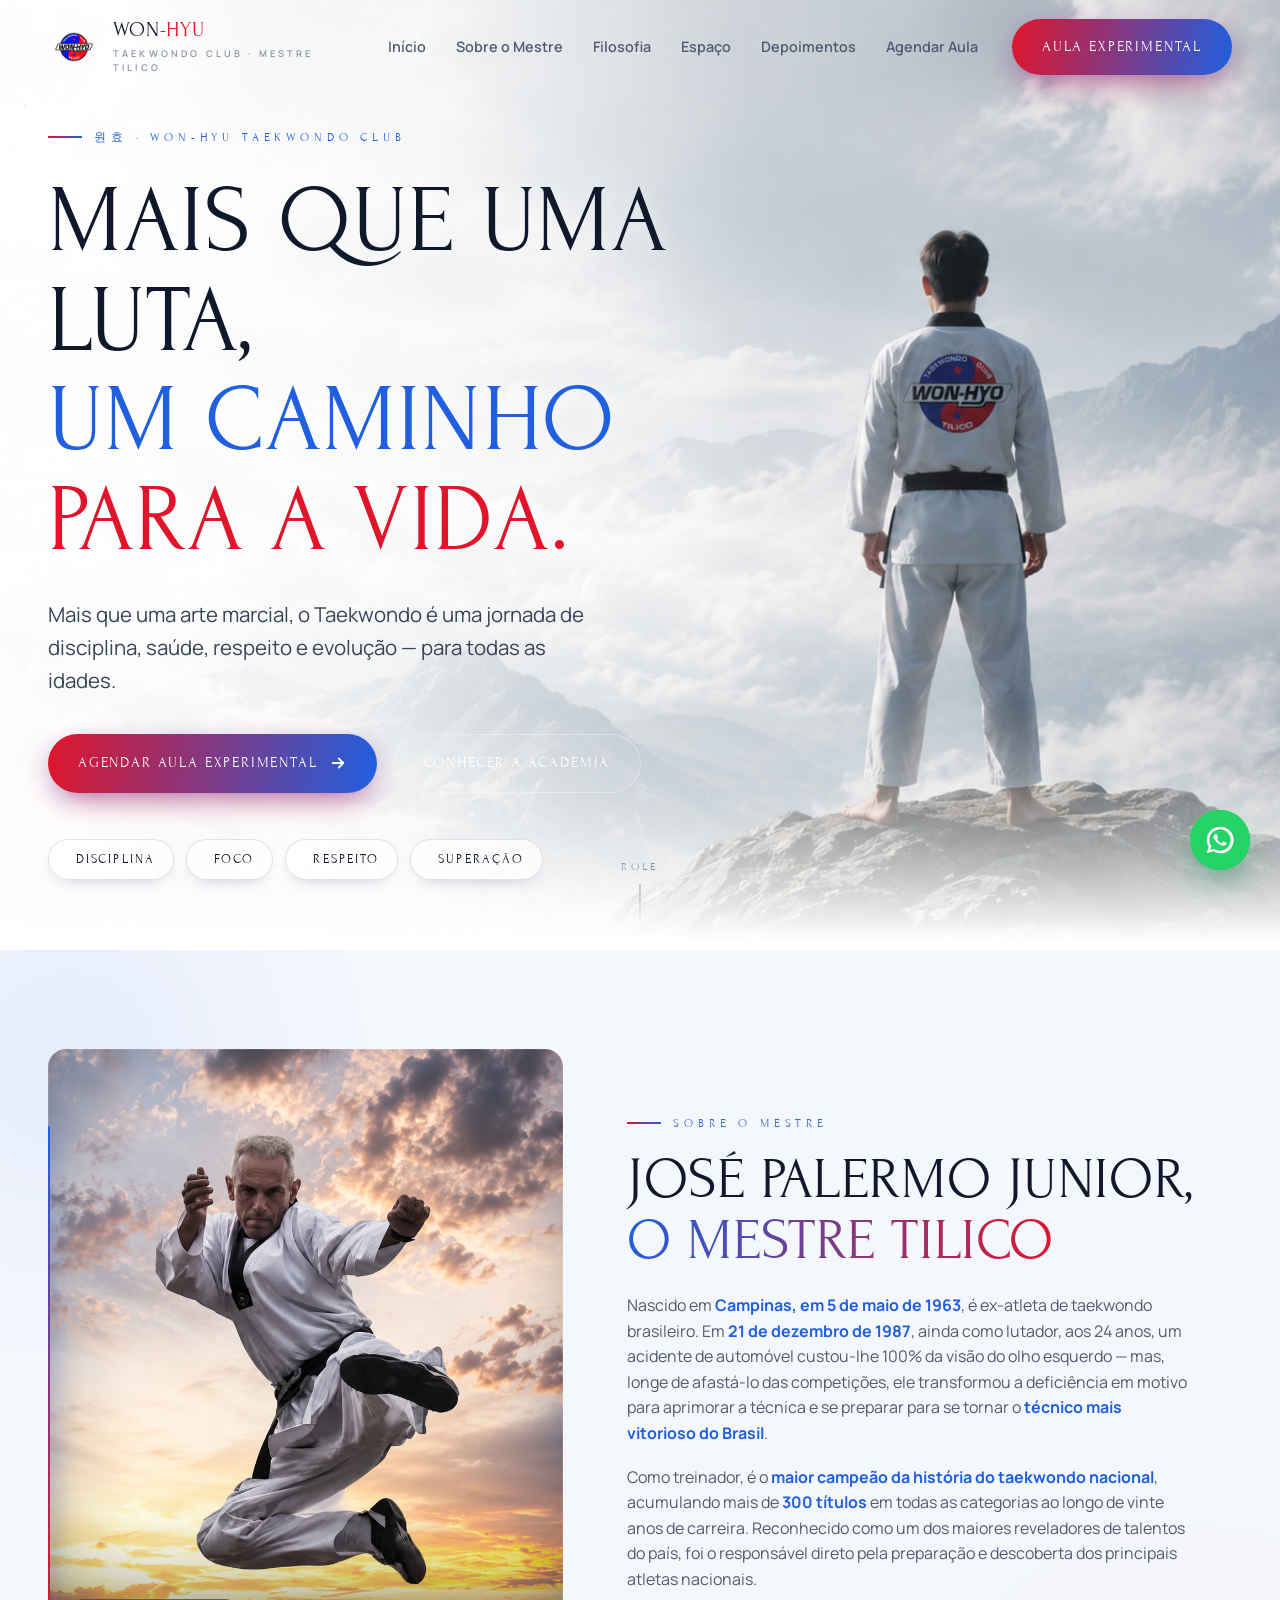
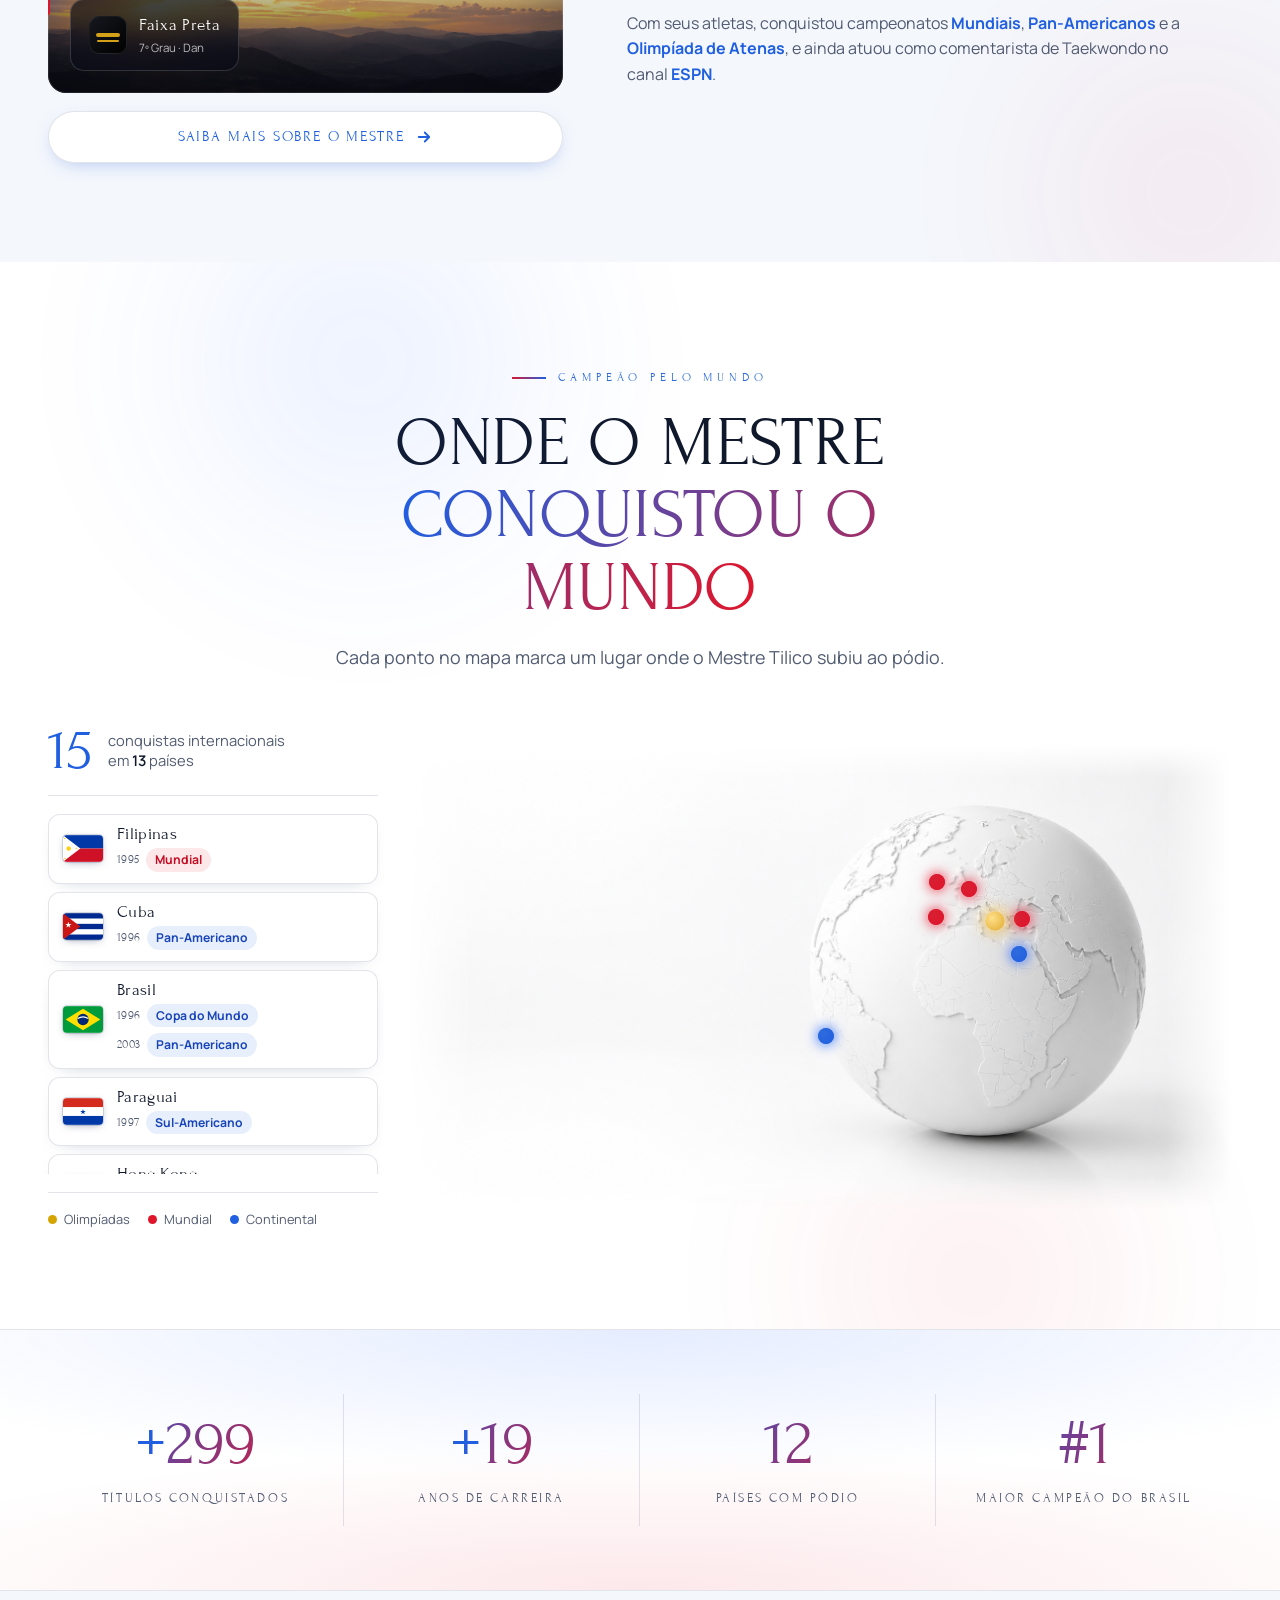
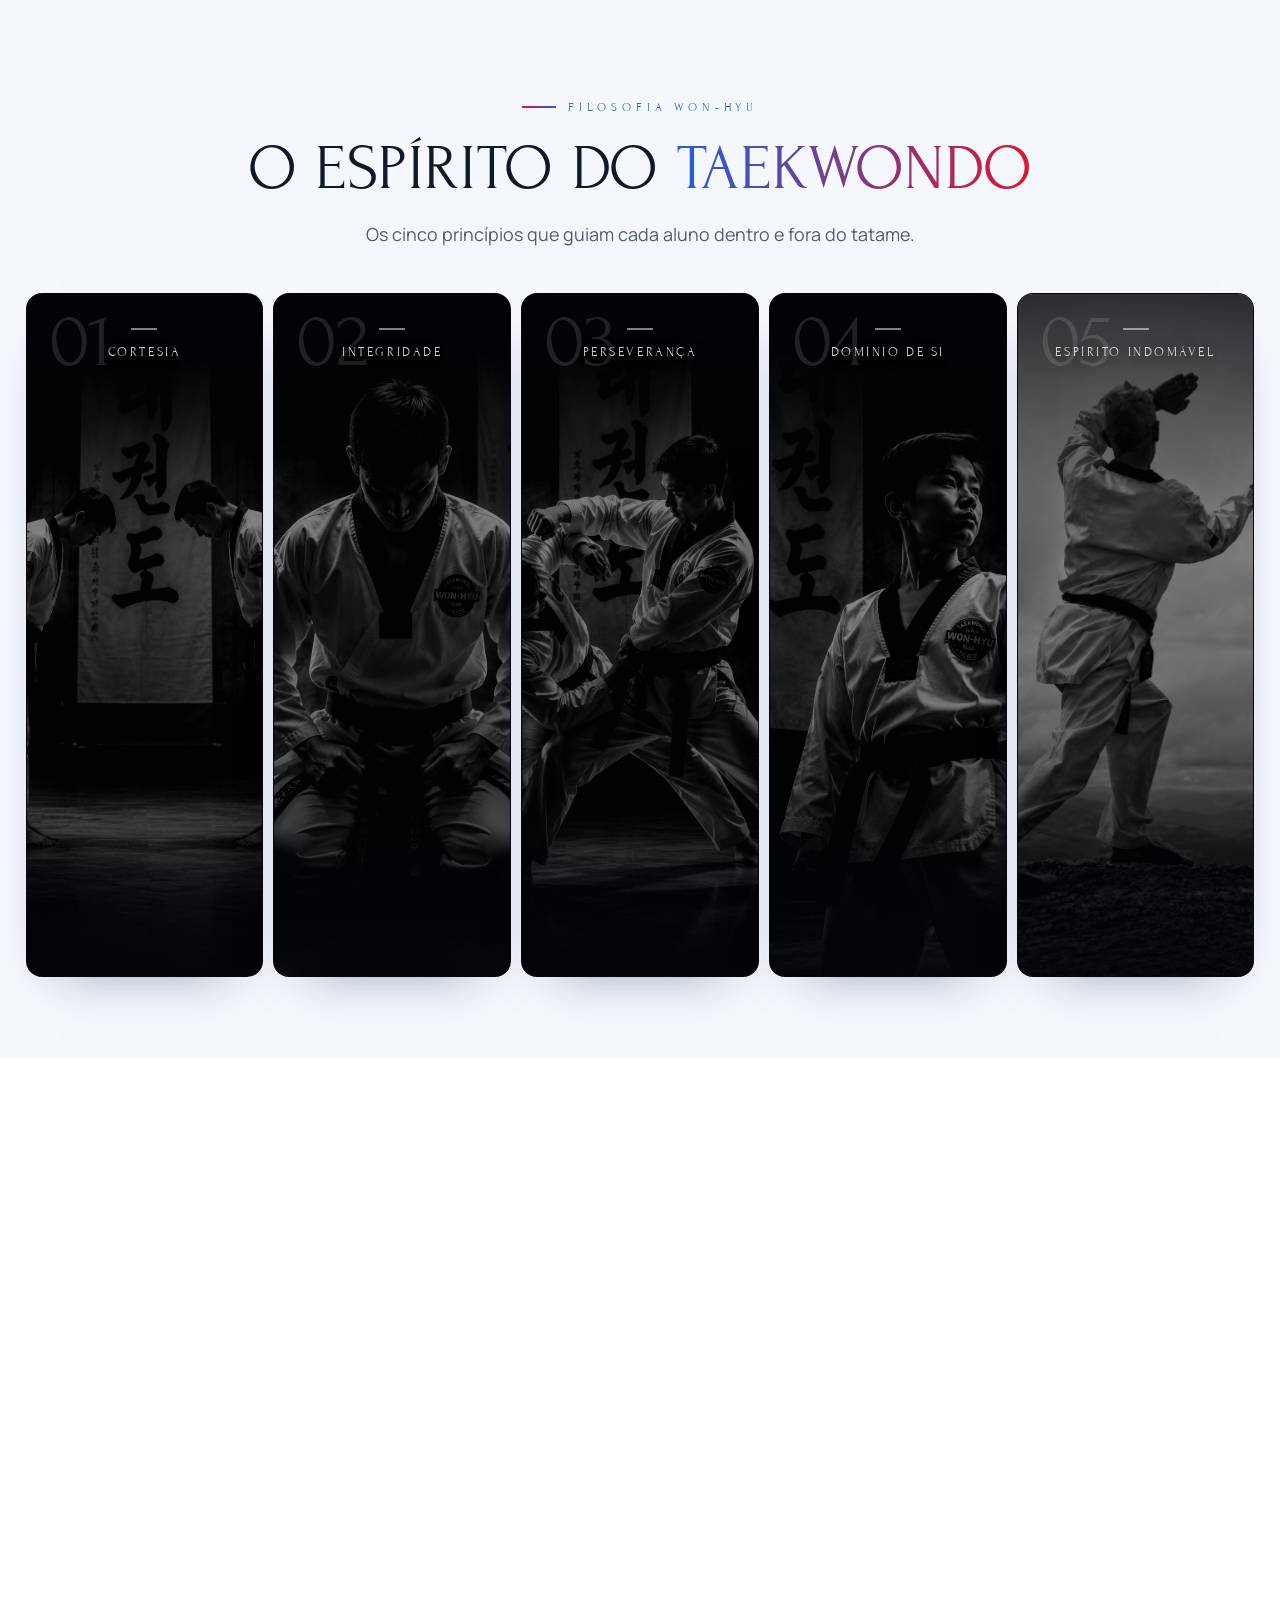
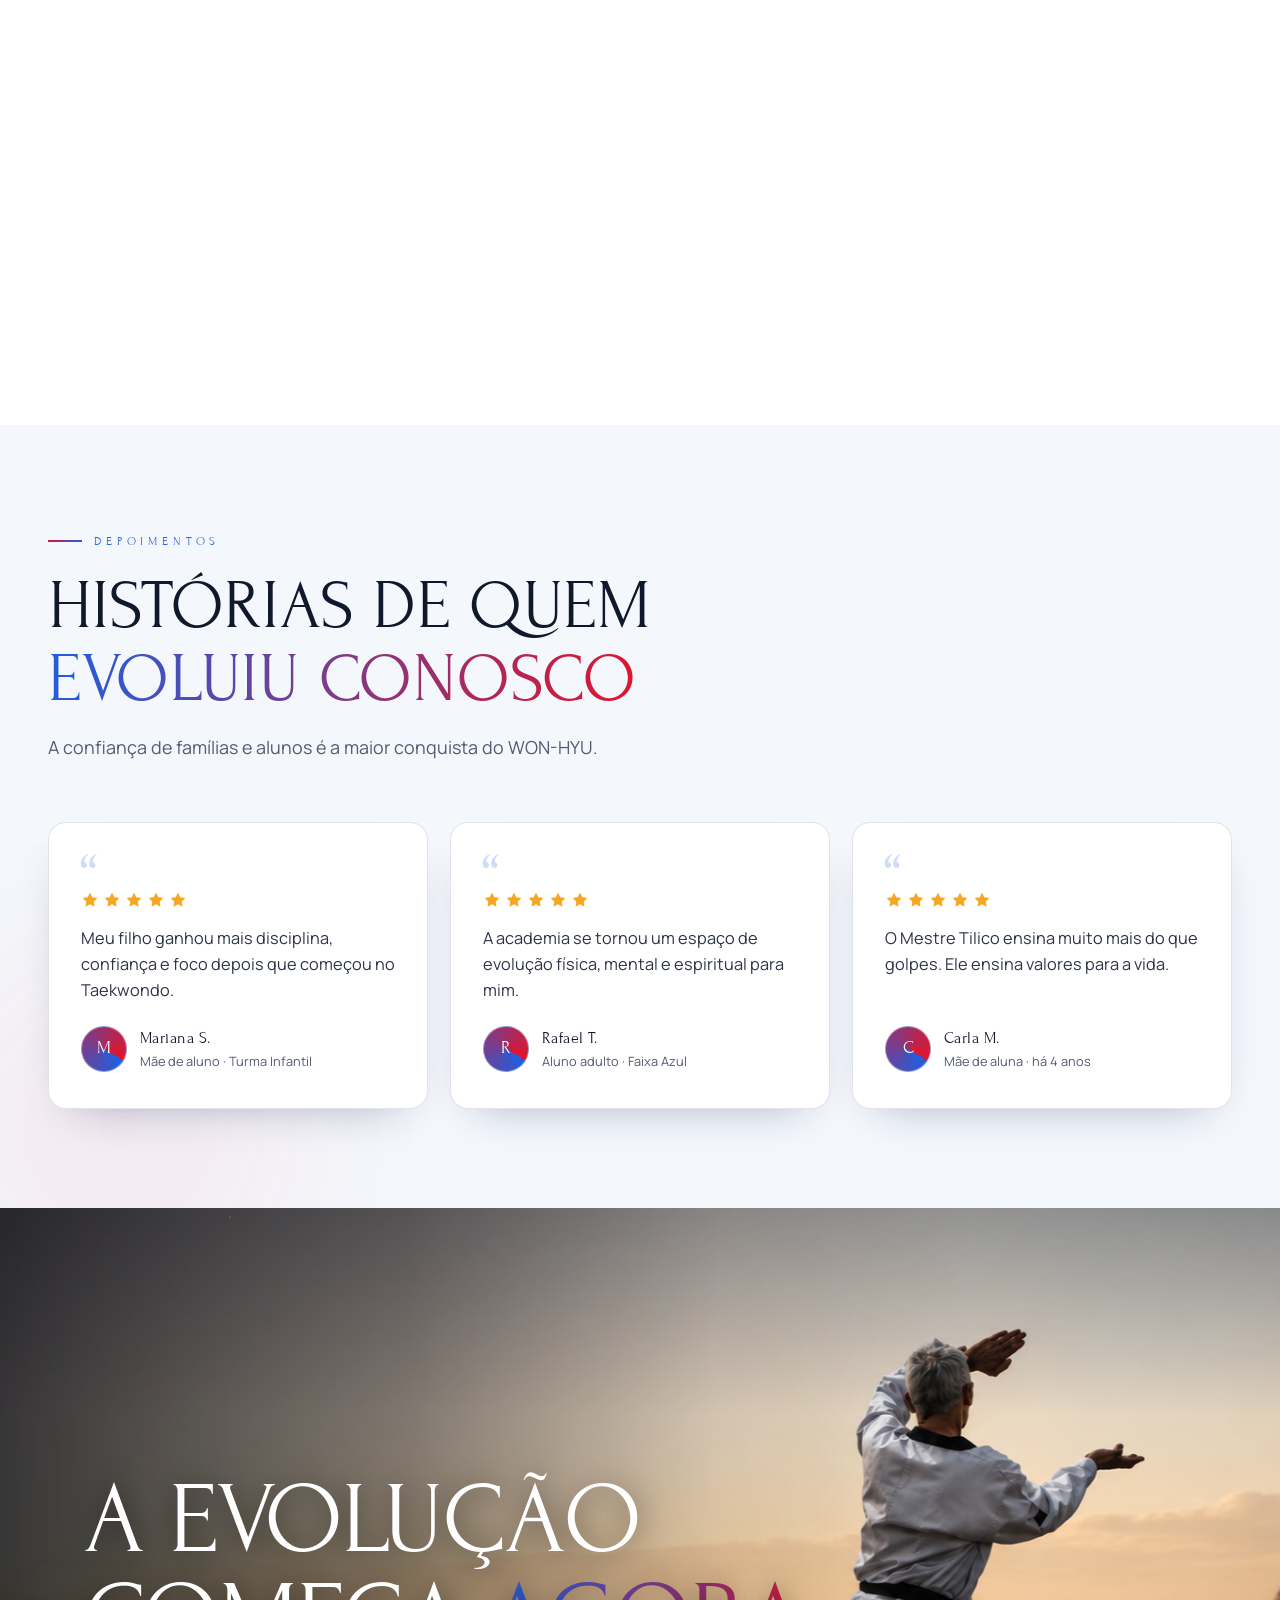
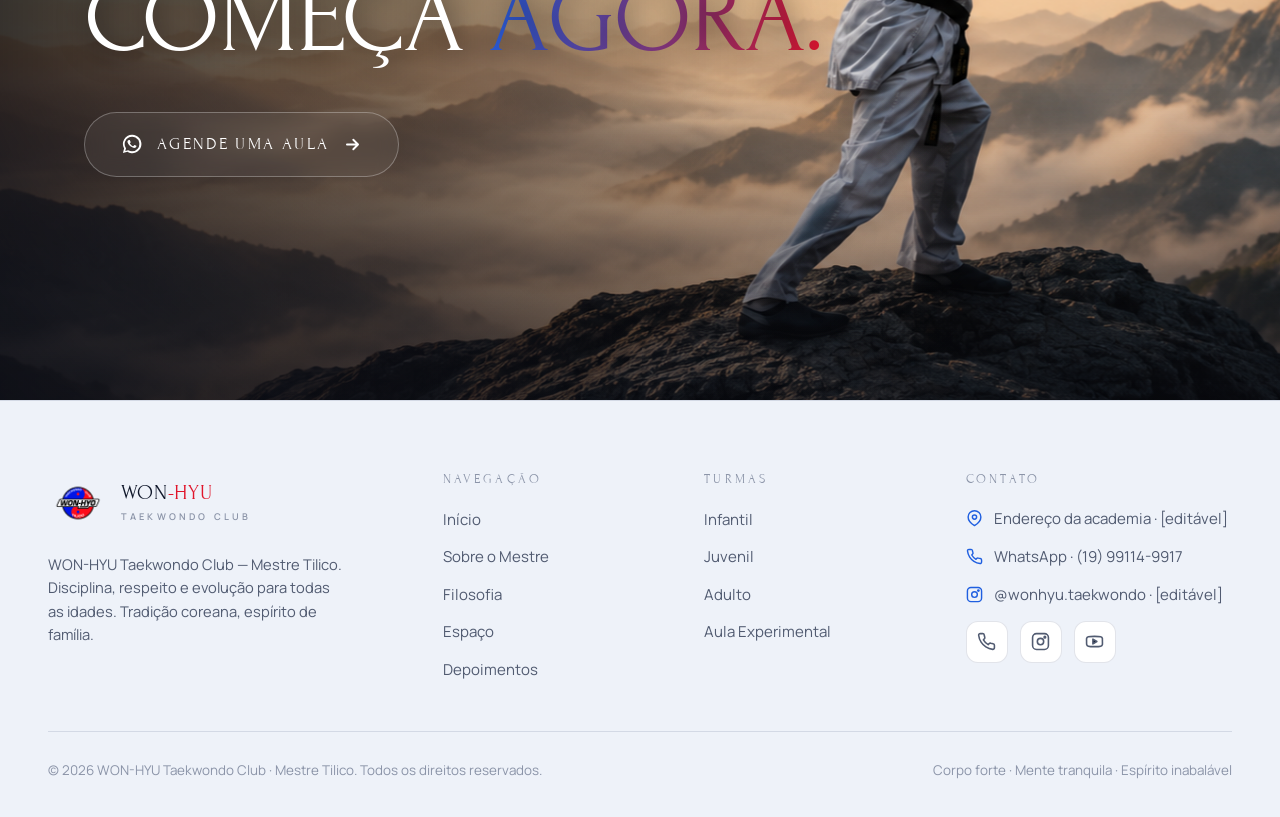
==== index.html @ 05c1787b "Initial commit: WON-HYU Taekwondo landing page" ====
<!DOCTYPE html>
<html lang="pt-BR">
<head>
<meta charset="UTF-8" />
<meta name="viewport" content="width=device-width, initial-scale=1.0" />
<title>WON-HYU Taekwondo Club · Mestre Tilico</title>
<meta name="description" content="WON-HYU Taekwondo Club do Mestre Tilico. Corpo forte, mente tranquila, espírito inabalável. Agende sua aula experimental." />
<link rel="preconnect" href="https://fonts.googleapis.com" />
<link rel="preconnect" href="https://fonts.gstatic.com" crossorigin />
<link href="https://fonts.googleapis.com/css2?family=Forum&family=Manrope:wght@300;400;500;600;700&display=swap" rel="stylesheet" />
<link rel="stylesheet" href="styles.css" />
</head>
<body>

<!-- ============================================================
     HEADER FIXO
     ============================================================ -->
<header class="header">
  <div class="wrap">
    <a href="#inicio" class="brand" aria-label="WON-HYU Taekwondo Club">
      <img class="brand-logo" src="assets/logo-wonhyo.png" alt="WON-HYO Taekwondo Club Tilico" />
      <span class="brand-text">
        <span class="brand-name">WON<span>-HYU</span></span>
        <span class="brand-sub">Taekwondo Club · Mestre Tilico</span>
      </span>
    </a>

    <nav class="nav" aria-label="Navegação principal">
      <ul class="nav-links">
        <li><a href="#inicio">Início</a></li>
        <li><a href="#mestre">Sobre o Mestre</a></li>
        <li><a href="#filosofia">Filosofia</a></li>
        <li><a href="#espaco">Espaço</a></li>
        <li><a href="#depoimentos">Depoimentos</a></li>
        <li><a href="#agendar">Agendar Aula</a></li>
      </ul>
      <a href="#agendar" class="btn btn-primary">Aula Experimental</a>
    </nav>

    <button class="burger" aria-label="Abrir menu" aria-expanded="false">
      <span></span><span></span><span></span>
    </button>
  </div>
</header>

<!-- Menu mobile (overlay) -->
<div class="mobile-menu" role="dialog" aria-label="Menu de navegação">
  <a href="#inicio">Início</a>
  <a href="#mestre">Sobre o Mestre</a>
  <a href="#filosofia">Filosofia</a>
  <a href="#espaco">Espaço</a>
  <a href="#depoimentos">Depoimentos</a>
  <a href="#agendar">Agendar Aula</a>
  <a href="#agendar" class="btn btn-primary">Aula Experimental</a>
</div>

<!-- ============================================================
     1. HERO
     ============================================================ -->
<section class="hero" id="inicio">
  <!-- Imagem de fundo (placeholder substituível: assets/hero.png) -->
  <div class="hero-bg">
    <img src="assets/hero-montanha.jpg" alt="Atleta do WON-HYU no topo da montanha, acima das nuvens" />
  </div>
  <!-- Partículas / luz -->
  <canvas id="particles" aria-hidden="true"></canvas>

  <div class="wrap">
    <div class="hero-content">
      <span class="eyebrow hero-tag">원효 · Won-Hyu Taekwondo Club</span>
      <h1>
        <span class="l">Mais que uma luta,</span>
        <span class="l">um caminho</span>
        <span class="l">para a vida.</span>
      </h1>
      <p class="hero-sub">
        Mais que uma arte marcial, o Taekwondo é uma jornada de disciplina,
        saúde, respeito e evolução — para todas as idades.
      </p>
      <div class="hero-actions">
        <a href="#agendar" class="btn btn-primary">
          Agendar Aula Experimental
          <svg viewBox="0 0 24 24" fill="none" stroke="currentColor" stroke-width="2.4" stroke-linecap="round" stroke-linejoin="round"><path d="M5 12h14M13 6l6 6-6 6"/></svg>
        </a>
        <a href="#mestre" class="btn btn-ghost">Conhecer a Academia</a>
      </div>

      <div class="hero-values">
        <span class="pill"><span class="dot" style="background:var(--blue-soft)"></span>Disciplina</span>
        <span class="pill"><span class="dot" style="background:var(--red-soft)"></span>Foco</span>
        <span class="pill"><span class="dot" style="background:var(--blue-soft)"></span>Respeito</span>
        <span class="pill"><span class="dot" style="background:var(--red-soft)"></span>Superação</span>
      </div>
    </div>
  </div>

  <div class="scroll-hint" aria-hidden="true">
    <span>Role</span>
    <span class="bar"></span>
  </div>
</section>

<!-- ============================================================
     2. SOBRE O MESTRE TILICO
     ============================================================ -->
<section class="section master" id="mestre">
  <span class="glow glow-blue"></span>
  <span class="glow glow-red"></span>
  <div class="wrap">
    <div class="master-grid">
      <!-- Foto + botão Saiba mais -->
      <div class="master-aside reveal">
        <div class="master-photo">
          <img src="assets/mestre-tilico.jpg" alt="Mestre Tilico em salto de Taekwondo ao pôr do sol" class="master-img" />
          <div class="frame-glow"></div>
          <div class="master-badge">
            <span class="belt" aria-hidden="true"></span>
            <span>
              <b>Faixa Preta</b>
              <small>7º Grau · Dan</small>
            </span>
          </div>
        </div>
        <button class="btn btn-ghost on-light master-more" data-open-modal="mestre-modal">
          Saiba mais sobre o Mestre
          <svg viewBox="0 0 24 24" fill="none" stroke="currentColor" stroke-width="2.4" stroke-linecap="round" stroke-linejoin="round"><path d="M5 12h14M13 6l6 6-6 6"/></svg>
        </button>
      </div>

      <!-- Texto -->
      <div class="master-text">
        <span class="eyebrow reveal">Sobre o Mestre</span>
        <h2 class="reveal" data-delay="1">José Palermo Junior, <span class="text-grad">o Mestre Tilico</span></h2>
        <p class="reveal" data-delay="2">
          Nascido em <strong>Campinas, em 5 de maio de 1963</strong>, é ex-atleta de
          taekwondo brasileiro. Em <strong>21 de dezembro de 1987</strong>, ainda como lutador,
          aos 24 anos, um acidente de automóvel custou-lhe 100% da visão do olho esquerdo —
          mas, longe de afastá-lo das competições, ele transformou a deficiência em
          motivo para aprimorar a técnica e se preparar para se tornar o
          <strong>técnico mais vitorioso do Brasil</strong>.
        </p>
        <p class="reveal" data-delay="3">
          Como treinador, é o <strong>maior campeão da história do taekwondo nacional</strong>,
          acumulando mais de <strong>300 títulos</strong> em todas as categorias ao longo de
          vinte anos de carreira. Reconhecido como um dos maiores reveladores de talentos
          do país, foi o responsável direto pela preparação e descoberta dos principais
          atletas nacionais.
        </p>
        <p class="reveal" data-delay="4">
          Com seus atletas, conquistou campeonatos <strong>Mundiais</strong>,
          <strong>Pan-Americanos</strong> e a <strong>Olimpíada de Atenas</strong>, e ainda
          atuou como comentarista de Taekwondo no canal <strong>ESPN</strong>.
        </p>
      </div>
    </div>
  </div>
</section>

<!-- ============================================================
     2.5 CAMPEÃO PELO MUNDO · MAPA
     ============================================================ -->
<section class="section champmap" id="conquistas">
  <span class="glow glow-blue"></span>
  <span class="glow glow-red"></span>
  <div class="wrap">
    <div class="section-head champ-head reveal">
      <span class="eyebrow">Campeão pelo Mundo</span>
      <h2>Onde o Mestre <span class="text-grad">conquistou o mundo</span></h2>
      <p>Cada ponto no mapa marca um lugar onde o Mestre Tilico subiu ao pódio.</p>
    </div>

    <div class="map-wrap reveal" data-delay="1">
      <div class="champ-grid">
        <div class="world-globe" id="world-globe">
          <img class="globe-img" src="assets/globo.jpg" alt="Globo terrestre" />
          <div class="map-markers" id="map-markers"></div>
        </div>
        <aside class="champ-panel">
          <div class="champ-summary">
            <span class="cs-num"><b id="champ-count">0</b></span>
            <span class="cs-txt">conquistas internacionais<br>em <b id="champ-places">0</b> países</span>
          </div>
          <ul class="champ-list" id="champ-list"></ul>
          <div class="champ-legend">
            <span><i class="lg-dot t-gold"></i>Olimpíadas</span>
            <span><i class="lg-dot t-red"></i>Mundial</span>
            <span><i class="lg-dot t-blue"></i>Continental</span>
          </div>
        </aside>
      </div>
    </div>
  </div>
</section>

<!-- ============================================================
     3. KPIs / NÚMEROS
     ============================================================ -->
<section class="section kpis" style="padding-top:0;padding-bottom:0;">
  <div class="wrap" style="padding-top:64px;padding-bottom:64px;">
    <div class="kpi-grid">
      <div class="kpi reveal">
        <div class="num"><span class="pre">+</span><span data-count="300">0</span></div>
        <div class="label">Títulos conquistados</div>
      </div>
      <div class="kpi reveal" data-delay="1">
        <div class="num"><span class="pre">+</span><span data-count="20">0</span></div>
        <div class="label">Anos de carreira</div>
      </div>
      <div class="kpi reveal" data-delay="2">
        <div class="num"><span data-count="13">0</span></div>
        <div class="label">Países com pódio</div>
      </div>
      <div class="kpi reveal" data-delay="3">
        <div class="num">#1</div>
        <div class="label">Maior campeão do Brasil</div>
      </div>
    </div>
  </div>
</section>

<!-- ============================================================
     4. FILOSOFIA, BENEFÍCIOS E HISTÓRIA
     ============================================================ -->
<section class="section philosophy" id="filosofia">
  <div class="wrap">
    <div class="section-head philo-head reveal">
      <span class="eyebrow">Filosofia WON-HYU</span>
      <h2>O espírito do <span class="text-grad">Taekwondo</span></h2>
      <p>Os cinco princípios que guiam cada aluno dentro e fora do tatame.</p>
    </div>
  </div>

  <div class="pillars reveal" data-delay="1">
    <a class="pillar" href="#agendar" style="--bg:url('assets/valor-02-respeito.jpg')">
      <span class="pillar-img" role="img" aria-label="Praticantes realizando reverência"></span>
      <span class="pillar-shade"></span>
      <span class="pillar-num">01</span>
      <span class="pillar-top">
        <span class="pillar-rule"></span>
        <span class="pillar-title">Cortesia</span>
      </span>
      <span class="pillar-words"><b>Ye Ui · 예의</b><b>Respeito.</b><b>Gentileza.</b></span>
    </a>

    <a class="pillar" href="#agendar" style="--bg:url('assets/valor-01-disciplina.jpg')">
      <span class="pillar-img" role="img" aria-label="Aluno em meditação"></span>
      <span class="pillar-shade"></span>
      <span class="pillar-num">02</span>
      <span class="pillar-top">
        <span class="pillar-rule"></span>
        <span class="pillar-title">Integridade</span>
      </span>
      <span class="pillar-words"><b>Yom Chi · 염치</b><b>Honestidade.</b><b>Honra.</b></span>
    </a>

    <a class="pillar" href="#agendar" style="--bg:url('assets/valor-03-defesa.jpg')">
      <span class="pillar-img" role="img" aria-label="Demonstração de técnica"></span>
      <span class="pillar-shade"></span>
      <span class="pillar-num">03</span>
      <span class="pillar-top">
        <span class="pillar-rule"></span>
        <span class="pillar-title">Perseverança</span>
      </span>
      <span class="pillar-words"><b>In Nae · 인내</b><b>Paciência.</b><b>Determinação.</b></span>
    </a>

    <a class="pillar" href="#agendar" style="--bg:url('assets/valor-04-autoconfianca.jpg')">
      <span class="pillar-img" role="img" aria-label="Faixa preta concentrado"></span>
      <span class="pillar-shade"></span>
      <span class="pillar-num">04</span>
      <span class="pillar-top">
        <span class="pillar-rule"></span>
        <span class="pillar-title">Domínio de Si</span>
      </span>
      <span class="pillar-words"><b>Guk Gi · 극기</b><b>Autocontrole.</b><b>Equilíbrio.</b></span>
    </a>

    <a class="pillar" href="#agendar" style="--bg:url('assets/mestre-montanha.jpg')">
      <span class="pillar-img" role="img" aria-label="Mestre Tilico em pose firme"></span>
      <span class="pillar-shade"></span>
      <span class="pillar-num">05</span>
      <span class="pillar-top">
        <span class="pillar-rule"></span>
        <span class="pillar-title">Espírito Indomável</span>
      </span>
      <span class="pillar-words"><b>Baekjul Boolgool · 백절불굴</b><b>Coragem.</b><b>Nunca desistir.</b></span>
    </a>
  </div>
</section>

<!-- ============================================================
     5. EQUIPE, FAMÍLIA E ESPAÇO
     ============================================================ -->
<section class="section community" id="espaco">
  <div class="wrap">
    <div class="section-head reveal">
      <span class="eyebrow">Comunidade</span>
      <h2>Mais que uma academia. <span class="text-grad">Uma família.</span></h2>
      <p>Um espaço seguro, disciplinado e acolhedor, com turmas para crianças, jovens e adultos — onde cada aluno encontra o seu lugar.</p>
    </div>
  </div>

  <!-- Carrossel em movimento contínuo (pausa ao passar o mouse) -->
  <div class="carousel reveal" data-delay="1" aria-label="Galeria da comunidade WON-HYU">
    <div class="carousel-track" id="community-track">
      <figure class="cslide">
        <img src="assets/mestre-treino-dojo.jpg" alt="Treino no dojô WON-HYU" />
        <figcaption class="meta"><b>Espaço de Treino</b><small>Dojô amplo e profissional</small></figcaption>
      </figure>
      <figure class="cslide">
        <div class="ph"><span class="ph-label">turma-infantil.jpg</span></div>
        <figcaption class="meta"><b>Turma Infantil</b><small>Disciplina desde cedo</small></figcaption>
      </figure>
      <figure class="cslide">
        <div class="ph"><span class="ph-label">equipe-professores.jpg</span></div>
        <figcaption class="meta"><b>Equipe</b><small>Professores dedicados</small></figcaption>
      </figure>
      <figure class="cslide">
        <div class="ph"><span class="ph-label">alunos-treinando.jpg</span></div>
        <figcaption class="meta"><b>Alunos em Treino</b><small>Jovens e adultos</small></figcaption>
      </figure>
      <figure class="cslide">
        <img src="assets/espaco-hall.jpg" alt="Hall de troféus e certificados do Mestre Tilico" />
        <figcaption class="meta"><b>Hall de Troféus</b><small>Certificados, medalhas e conquistas</small></figcaption>
      </figure>
      <figure class="cslide">
        <div class="ph"><span class="ph-label">turma-adulto.jpg</span></div>
        <figcaption class="meta"><b>Turma Adulto</b><small>Técnica e condicionamento</small></figcaption>
      </figure>
      <figure class="cslide">
        <div class="ph"><span class="ph-label">confraternizacao.jpg</span></div>
        <figcaption class="meta"><b>Família WON-HYU</b><small>Espírito de equipe</small></figcaption>
      </figure>
    </div>
  </div>
</section>

<!-- ============================================================
     6. DEPOIMENTOS
     ============================================================ -->
<section class="section testimonials" id="depoimentos">
  <span class="glow glow-red"></span>
  <div class="wrap">
    <div class="section-head reveal">
      <span class="eyebrow">Depoimentos</span>
      <h2>Histórias de quem <span class="text-grad">evoluiu conosco</span></h2>
      <p>A confiança de famílias e alunos é a maior conquista do WON-HYU.</p>
    </div>

    <div class="t-grid">
      <article class="quote reveal">
        <span class="mark" aria-hidden="true">&ldquo;</span>
        <div class="stars" aria-label="5 estrelas">
          <svg viewBox="0 0 24 24"><path d="M12 2l3 6.3 6.9 1-5 4.9 1.2 6.8L12 17.8 5.9 21l1.2-6.8-5-4.9 6.9-1z"/></svg>
          <svg viewBox="0 0 24 24"><path d="M12 2l3 6.3 6.9 1-5 4.9 1.2 6.8L12 17.8 5.9 21l1.2-6.8-5-4.9 6.9-1z"/></svg>
          <svg viewBox="0 0 24 24"><path d="M12 2l3 6.3 6.9 1-5 4.9 1.2 6.8L12 17.8 5.9 21l1.2-6.8-5-4.9 6.9-1z"/></svg>
          <svg viewBox="0 0 24 24"><path d="M12 2l3 6.3 6.9 1-5 4.9 1.2 6.8L12 17.8 5.9 21l1.2-6.8-5-4.9 6.9-1z"/></svg>
          <svg viewBox="0 0 24 24"><path d="M12 2l3 6.3 6.9 1-5 4.9 1.2 6.8L12 17.8 5.9 21l1.2-6.8-5-4.9 6.9-1z"/></svg>
        </div>
        <p>Meu filho ganhou mais disciplina, confiança e foco depois que começou no Taekwondo.</p>
        <div class="who">
          <span class="avatar">M</span>
          <span><b>Mariana S.</b><small>Mãe de aluno · Turma Infantil</small></span>
        </div>
      </article>

      <article class="quote reveal" data-delay="1">
        <span class="mark" aria-hidden="true">&ldquo;</span>
        <div class="stars" aria-label="5 estrelas">
          <svg viewBox="0 0 24 24"><path d="M12 2l3 6.3 6.9 1-5 4.9 1.2 6.8L12 17.8 5.9 21l1.2-6.8-5-4.9 6.9-1z"/></svg>
          <svg viewBox="0 0 24 24"><path d="M12 2l3 6.3 6.9 1-5 4.9 1.2 6.8L12 17.8 5.9 21l1.2-6.8-5-4.9 6.9-1z"/></svg>
          <svg viewBox="0 0 24 24"><path d="M12 2l3 6.3 6.9 1-5 4.9 1.2 6.8L12 17.8 5.9 21l1.2-6.8-5-4.9 6.9-1z"/></svg>
          <svg viewBox="0 0 24 24"><path d="M12 2l3 6.3 6.9 1-5 4.9 1.2 6.8L12 17.8 5.9 21l1.2-6.8-5-4.9 6.9-1z"/></svg>
          <svg viewBox="0 0 24 24"><path d="M12 2l3 6.3 6.9 1-5 4.9 1.2 6.8L12 17.8 5.9 21l1.2-6.8-5-4.9 6.9-1z"/></svg>
        </div>
        <p>A academia se tornou um espaço de evolução física, mental e espiritual para mim.</p>
        <div class="who">
          <span class="avatar">R</span>
          <span><b>Rafael T.</b><small>Aluno adulto · Faixa Azul</small></span>
        </div>
      </article>

      <article class="quote reveal" data-delay="2">
        <span class="mark" aria-hidden="true">&ldquo;</span>
        <div class="stars" aria-label="5 estrelas">
          <svg viewBox="0 0 24 24"><path d="M12 2l3 6.3 6.9 1-5 4.9 1.2 6.8L12 17.8 5.9 21l1.2-6.8-5-4.9 6.9-1z"/></svg>
          <svg viewBox="0 0 24 24"><path d="M12 2l3 6.3 6.9 1-5 4.9 1.2 6.8L12 17.8 5.9 21l1.2-6.8-5-4.9 6.9-1z"/></svg>
          <svg viewBox="0 0 24 24"><path d="M12 2l3 6.3 6.9 1-5 4.9 1.2 6.8L12 17.8 5.9 21l1.2-6.8-5-4.9 6.9-1z"/></svg>
          <svg viewBox="0 0 24 24"><path d="M12 2l3 6.3 6.9 1-5 4.9 1.2 6.8L12 17.8 5.9 21l1.2-6.8-5-4.9 6.9-1z"/></svg>
          <svg viewBox="0 0 24 24"><path d="M12 2l3 6.3 6.9 1-5 4.9 1.2 6.8L12 17.8 5.9 21l1.2-6.8-5-4.9 6.9-1z"/></svg>
        </div>
        <p>O Mestre Tilico ensina muito mais do que golpes. Ele ensina valores para a vida.</p>
        <div class="who">
          <span class="avatar">C</span>
          <span><b>Carla M.</b><small>Mãe de aluna · há 4 anos</small></span>
        </div>
      </article>
    </div>
  </div>
</section>

<!-- ============================================================
     7. CTA FINAL
     ============================================================ -->
<section class="cta" id="agendar">
  <div class="cta-bg" aria-hidden="true">
    <img src="assets/cta-montanha.jpg" alt="Mestre em pose de Taekwondo no topo da montanha ao nascer do sol" />
  </div>
  <canvas id="cta-particles" aria-hidden="true"></canvas>
  <div class="cta-inner">
    <span class="eyebrow cta-eyebrow reveal" style="justify-content:center;">WON-HYU Taekwondo Club</span>
    <h2 class="cta-title reveal" data-delay="1">A evolução<br>começa <span class="text-grad">agora.</span></h2>
    <a href="https://wa.me/5519991149917?text=Ol%C3%A1!%20Quero%20agendar%20uma%20aula%20experimental%20no%20WON-HYU." target="_blank" rel="noopener" class="cta-wa reveal" data-delay="2">
      <svg viewBox="0 0 24 24" fill="currentColor" aria-hidden="true"><path d="M12 2a10 10 0 0 0-8.6 15l-1.3 4.8 4.9-1.3A10 10 0 1 0 12 2zm0 18a8 8 0 0 1-4.1-1.1l-.3-.2-2.9.8.8-2.8-.2-.3A8 8 0 1 1 12 20zm4.4-6c-.2-.1-1.4-.7-1.6-.8s-.4-.1-.5.1-.6.8-.8 1-.3.2-.5.1a6.5 6.5 0 0 1-1.9-1.2 7.3 7.3 0 0 1-1.3-1.7c-.1-.2 0-.4.1-.5l.4-.4.2-.4v-.4l-.8-1.8c-.2-.5-.4-.4-.5-.4h-.5a1 1 0 0 0-.7.3A2.8 2.8 0 0 0 7 9.3a4.9 4.9 0 0 0 1 2.6 11 11 0 0 0 4.2 3.7c.6.3 1 .4 1.4.5a3.3 3.3 0 0 0 1.5.1c.5-.1 1.4-.6 1.6-1.1s.2-1 .1-1.1z"/></svg>
      <span>Agende uma aula</span>
      <svg class="arr" viewBox="0 0 24 24" fill="none" stroke="currentColor" stroke-width="2.4" stroke-linecap="round" stroke-linejoin="round"><path d="M5 12h14M13 6l6 6-6 6"/></svg>
    </a>
  </div>
</section>

<!-- ============================================================
     8. FOOTER
     ============================================================ -->
<footer class="footer">
  <div class="wrap">
    <div class="footer-grid">
      <div class="footer-about">
        <a href="#inicio" class="brand">
          <img class="brand-logo" src="assets/logo-wonhyo.png" alt="WON-HYO Taekwondo Club Tilico" />
          <span class="brand-text">
            <span class="brand-name">WON<span>-HYU</span></span>
            <span class="brand-sub">Taekwondo Club</span>
          </span>
        </a>
        <p>WON-HYU Taekwondo Club — Mestre Tilico. Disciplina, respeito e evolução para todas as idades. Tradição coreana, espírito de família.</p>
      </div>

      <div>
        <h4>NAVEGAÇÃO</h4>
        <ul>
          <li><a href="#inicio">Início</a></li>
          <li><a href="#mestre">Sobre o Mestre</a></li>
          <li><a href="#filosofia">Filosofia</a></li>
          <li><a href="#espaco">Espaço</a></li>
          <li><a href="#depoimentos">Depoimentos</a></li>
        </ul>
      </div>

      <div>
        <h4>TURMAS</h4>
        <ul>
          <li><a href="#agendar">Infantil</a></li>
          <li><a href="#agendar">Juvenil</a></li>
          <li><a href="#agendar">Adulto</a></li>
          <li><a href="#agendar">Aula Experimental</a></li>
        </ul>
      </div>

      <div>
        <h4>CONTATO</h4>
        <div class="contact-row">
          <svg viewBox="0 0 24 24" fill="none" stroke-width="2" stroke-linecap="round" stroke-linejoin="round"><path d="M21 10c0 7-9 12-9 12s-9-5-9-12a9 9 0 0 1 18 0z"/><circle cx="12" cy="10" r="3"/></svg>
          <span>Endereço da academia · [editável]</span>
        </div>
        <div class="contact-row">
          <svg viewBox="0 0 24 24" fill="none" stroke-width="2" stroke-linecap="round" stroke-linejoin="round"><path d="M22 16.9v3a2 2 0 0 1-2.2 2 19.8 19.8 0 0 1-8.6-3.1 19.5 19.5 0 0 1-6-6 19.8 19.8 0 0 1-3.1-8.7A2 2 0 0 1 4.1 2h3a2 2 0 0 1 2 1.7c.1 1 .4 1.9.7 2.8a2 2 0 0 1-.5 2.1L8.1 9.9a16 16 0 0 0 6 6l1.3-1.3a2 2 0 0 1 2.1-.4c.9.3 1.8.5 2.8.6a2 2 0 0 1 1.7 2z"/></svg>
          <span>WhatsApp · (19) 99114-9917</span>
        </div>
        <div class="contact-row">
          <svg viewBox="0 0 24 24" fill="none" stroke-width="2" stroke-linecap="round" stroke-linejoin="round"><rect x="2" y="2" width="20" height="20" rx="5"/><circle cx="12" cy="12" r="4"/><circle cx="17.5" cy="6.5" r="1"/></svg>
          <span>@wonhyu.taekwondo · [editável]</span>
        </div>
        <div class="socials">
          <a href="https://wa.me/5519991149917" target="_blank" rel="noopener" aria-label="WhatsApp"><svg viewBox="0 0 24 24" fill="none" stroke-width="2" stroke-linecap="round" stroke-linejoin="round"><path d="M22 16.9v3a2 2 0 0 1-2.2 2 19.8 19.8 0 0 1-8.6-3.1 19.5 19.5 0 0 1-6-6 19.8 19.8 0 0 1-3.1-8.7A2 2 0 0 1 4.1 2h3a2 2 0 0 1 2 1.7c.1 1 .4 1.9.7 2.8a2 2 0 0 1-.5 2.1L8.1 9.9a16 16 0 0 0 6 6l1.3-1.3a2 2 0 0 1 2.1-.4c.9.3 1.8.5 2.8.6a2 2 0 0 1 1.7 2z"/></svg></a>
          <a href="#" aria-label="Instagram"><svg viewBox="0 0 24 24" fill="none" stroke-width="2" stroke-linecap="round" stroke-linejoin="round"><rect x="2" y="2" width="20" height="20" rx="5"/><circle cx="12" cy="12" r="4"/><circle cx="17.5" cy="6.5" r="1"/></svg></a>
          <a href="#" aria-label="YouTube"><svg viewBox="0 0 24 24" fill="none" stroke-width="2" stroke-linecap="round" stroke-linejoin="round"><path d="M22 8.2a3 3 0 0 0-2.1-2.1C18 5.5 12 5.5 12 5.5s-6 0-7.9.6A3 3 0 0 0 2 8.2 31 31 0 0 0 2 12a31 31 0 0 0 .1 3.8 3 3 0 0 0 2.1 2.1c1.9.6 7.8.6 7.8.6s6 0 7.9-.6a3 3 0 0 0 2.1-2.1A31 31 0 0 0 22 12a31 31 0 0 0-.1-3.8z"/><path d="M10 15l5-3-5-3z" fill="currentColor"/></svg></a>
        </div>
      </div>
    </div>

    <div class="footer-bottom">
      <span>© <span id="year">2026</span> WON-HYU Taekwondo Club · Mestre Tilico. Todos os direitos reservados.</span>
      <span>Corpo forte · Mente tranquila · Espírito inabalável</span>
    </div>
  </div>
</footer>

<!-- ============================================================
     MODAL · SOBRE O MESTRE TILICO
     ============================================================ -->
<div class="modal" id="mestre-modal" aria-hidden="true" role="dialog" aria-modal="true" aria-labelledby="mestre-modal-title">
  <div class="modal-backdrop" data-close-modal></div>

  <div class="modal-card" role="document">
    <button class="modal-close" data-close-modal aria-label="Fechar">
      <svg viewBox="0 0 24 24" fill="none" stroke="currentColor" stroke-width="2.2" stroke-linecap="round" stroke-linejoin="round"><path d="M18 6 6 18M6 6l12 12"/></svg>
    </button>

    <!-- Cabeçalho -->
    <div class="modal-head">
      <span class="eyebrow">Perfil do Mestre</span>
      <h2 id="mestre-modal-title">Mestre Tilico</h2>
      <p>José Palermo Junior — o maior campeão da história do taekwondo brasileiro: mais de 300 títulos em vinte anos de carreira.</p>
    </div>

    <div class="modal-cols">
      <!-- ESQUERDA · Galeria de fotos (rola) -->
      <div class="modal-left">
        <h3 class="modal-subtitle"><span class="bar"></span>Galeria de Fotos</h3>
        <div class="modal-gallery">
          <figure class="mg-item mg-tall">
            <img src="assets/mestre-trofeus.jpg" alt="Coleção de troféus e certificados do Mestre Tilico" />
          </figure>
          <figure class="mg-item mg-tall">
            <img src="assets/mestre-montanha.jpg" alt="Mestre Tilico em pose de Taekwondo no topo da montanha" />
          </figure>
          <figure class="mg-item mg-tall">
            <img src="assets/mestre-treino-dojo.jpg" alt="Mestre Tilico treinando com alunos no dojô WON-HYU" />
          </figure>
          <figure class="mg-item mg-tall">
            <div class="ph"><span class="ph-label">mestre-competicao.jpg</span></div>
          </figure>
          <figure class="mg-item mg-wide">
            <div class="ph"><span class="ph-label">mestre-podio.jpg</span></div>
          </figure>
        </div>
      </div>

      <!-- DIREITA · Currículo / Títulos (fixo) -->
      <aside class="modal-right">
        <h3 class="modal-subtitle"><span class="bar red"></span>Currículo &amp; Títulos</h3>

        <div class="cv-stats">
          <div class="cv-stat"><b class="blue">+20</b><span>Anos de carreira</span></div>
          <div class="cv-stat"><b class="red">+300</b><span>Títulos conquistados</span></div>
          <div class="cv-stat"><b class="blue">#1</b><span>Maior campeão do Brasil</span></div>
        </div>

        <ol class="cv-timeline">
          <li class="cv-entry">
            <span class="cv-year">1963</span>
            <div class="cv-content">
              <b>Nascido em Campinas/SP</b>
              <p>José Palermo Junior nasce em 5 de maio de 1963, futuro Mestre Tilico.</p>
            </div>
          </li>
          <li class="cv-entry">
            <span class="cv-year">1987</span>
            <div class="cv-content">
              <b>A superação de um acidente</b>
              <p>Aos 24 anos perde 100% da visão do olho esquerdo e transforma o desafio em força para aprimorar a técnica.</p>
            </div>
          </li>
          <li class="cv-entry">
            <span class="cv-year">Carreira</span>
            <div class="cv-content">
              <b>Maior campeão do taekwondo nacional</b>
              <p>Mais de 300 títulos em todas as categorias ao longo de vinte anos como treinador.</p>
            </div>
          </li>
          <li class="cv-entry">
            <span class="cv-year">2004</span>
            <div class="cv-content">
              <b>Olimpíadas de Atenas</b>
              <p>Conduziu seus atletas a campeonatos Mundiais, Pan-Americanos e aos Jogos Olímpicos de Atenas.</p>
            </div>
          </li>
          <li class="cv-entry">
            <span class="cv-year">ESPN</span>
            <div class="cv-content">
              <b>Comentarista &amp; revelador de talentos</b>
              <p>Comentarista de Taekwondo no canal ESPN e responsável pela descoberta dos principais atletas nacionais.</p>
            </div>
          </li>
        </ol>

        <div class="cv-cta">
          <a href="#agendar" class="btn btn-primary" data-close-modal>
            Treinar com o Mestre
            <svg viewBox="0 0 24 24" fill="none" stroke="currentColor" stroke-width="2.4" stroke-linecap="round" stroke-linejoin="round"><path d="M5 12h14M13 6l6 6-6 6"/></svg>
          </a>
        </div>
      </aside>
    </div>
  </div>
</div>

<!-- Botão flutuante de WhatsApp -->
<a class="wa-float" href="https://wa.me/5519991149917?text=Ol%C3%A1!%20Quero%20saber%20mais%20sobre%20as%20aulas%20do%20WON-HYU." target="_blank" rel="noopener" aria-label="Fale conosco pelo WhatsApp">
  <span class="wa-pulse" aria-hidden="true"></span>
  <svg viewBox="0 0 24 24" fill="currentColor" aria-hidden="true"><path d="M12 2a10 10 0 0 0-8.6 15l-1.3 4.8 4.9-1.3A10 10 0 1 0 12 2zm0 18a8 8 0 0 1-4.1-1.1l-.3-.2-2.9.8.8-2.8-.2-.3A8 8 0 1 1 12 20zm4.4-6c-.2-.1-1.4-.7-1.6-.8s-.4-.1-.5.1-.6.8-.8 1-.3.2-.5.1a6.5 6.5 0 0 1-1.9-1.2 7.3 7.3 0 0 1-1.3-1.7c-.1-.2 0-.4.1-.5l.4-.4.2-.4v-.4l-.8-1.8c-.2-.5-.4-.4-.5-.4h-.5a1 1 0 0 0-.7.3A2.8 2.8 0 0 0 7 9.3a4.9 4.9 0 0 0 1 2.6 11 11 0 0 0 4.2 3.7c.6.3 1 .4 1.4.5a3.3 3.3 0 0 0 1.5.1c.5-.1 1.4-.6 1.6-1.1s.2-1 .1-1.1z"/></svg>
  <span class="wa-tip">Fale conosco</span>
</a>

<script src="flags.js"></script>
<script src="script.js"></script>
</body>
</html>
---- styles.css ----
/* ============================================================
   WON-HYU Taekwondo Club — Mestre Tilico
   Landing page cinematográfica · HTML/CSS/JS puro
   ============================================================ */

/* ---------- Design tokens ---------- */
:root {
  /* Cores da marca — TEMA CLARO */
  --ink:        #ffffff;   /* fundo principal branco */
  --ink-2:      #f4f7fc;   /* fundo alternado (azul-claro sutil) */
  --ink-3:      #ffffff;   /* superfícies/cards */
  --line:       rgba(22,38,82,.12);

  --blue:       #1f5fe0;   /* azul elétrico (legível sobre branco) */
  --blue-soft:  #2f6bde;
  --blue-deep:  #0b1f6b;
  --red:        #e0152b;   /* vermelho vibrante */
  --red-soft:   #d81f33;
  --red-deep:   #7d0c18;

  --white:      #10182b;   /* texto principal (escuro) */
  --muted:      #515b71;   /* texto secundário */
  --muted-dim:  #8b94a8;   /* texto terciário */

  /* Acentos brilhantes p/ uso sobre fundos escuros (hero, mapa, cta) */
  --blue-bright: #7fa5ff;
  --red-bright:  #ff6b7d;

  /* Tipografia */
  --display: "Forum", "Times New Roman", serif;
  --body:    "Manrope", system-ui, sans-serif;

  /* Métrica */
  --maxw: 1240px;
  --radius: 18px;
  --ease: cubic-bezier(.22,.61,.36,1);
}

/* ---------- Reset ---------- */
*,
*::before,
*::after { box-sizing: border-box; font-synthesis: none; }

* { margin: 0; padding: 0; }

html { scroll-behavior: smooth; overflow-x: hidden; -webkit-text-size-adjust: 100%; text-size-adjust: 100%; }

body {
  font-family: var(--body);
  background: var(--ink);
  color: var(--white);
  line-height: 1.6;
  -webkit-font-smoothing: antialiased;
  overflow-x: hidden;
}

img { display: block; max-width: 100%; }
a { color: inherit; text-decoration: none; }
button { font-family: inherit; cursor: pointer; border: none; background: none; }

/* Seleção */
::selection { background: var(--red); color: #fff; }

/* Scrollbar */
::-webkit-scrollbar { width: 10px; }
::-webkit-scrollbar-track { background: #eef2f9; }
::-webkit-scrollbar-thumb {
  background: linear-gradient(var(--blue), var(--red));
  border-radius: 20px;
}

/* ---------- Utilitários ---------- */
.wrap {
  width: 100%;
  max-width: var(--maxw);
  margin: 0 auto;
  padding: 0 28px;
}

.eyebrow {
  font-family: var(--display);
  font-weight: 500;
  font-size: clamp(.72rem, .9vw, .82rem);
  letter-spacing: .42em;
  text-transform: uppercase;
  color: var(--blue-soft);
  display: inline-flex;
  align-items: center;
  gap: 12px;
}
.eyebrow::before {
  content: "";
  width: 34px; height: 2px;
  background: linear-gradient(90deg, var(--red), var(--blue));
}

h1, h2, h3, h4 {
  font-family: var(--display);
  font-weight: 400;
  line-height: 1.05;
  letter-spacing: .01em;
  text-transform: uppercase;
}

.section {
  position: relative;
  padding: clamp(80px, 11vh, 150px) 0;
}

.section-head { max-width: 760px; margin-bottom: 60px; }
.section-head h2 {
  font-size: clamp(2.3rem, 5.4vw, 4.4rem);
  margin: 20px 0 18px;
}
.section-head p {
  color: var(--muted);
  font-size: clamp(1rem, 1.4vw, 1.18rem);
  max-width: 620px;
}

.text-grad {
  background: linear-gradient(100deg, var(--blue) 0%, var(--red) 100%);
  -webkit-background-clip: text;
  background-clip: text;
  color: transparent;
}

/* Glows reutilizáveis */
.glow {
  position: absolute;
  border-radius: 50%;
  filter: blur(90px);
  pointer-events: none;
  z-index: 0;
  opacity: .22;
}
.glow-blue { background: radial-gradient(circle, rgba(39,103,255,.55), transparent 70%); }
.glow-red  { background: radial-gradient(circle, rgba(229,29,51,.45), transparent 70%); }

/* ---------- Botões ---------- */
.btn {
  position: relative;
  display: inline-flex;
  align-items: center;
  gap: 11px;
  font-family: var(--display);
  font-weight: 500;
  font-size: .95rem;
  letter-spacing: .12em;
  text-transform: uppercase;
  padding: 16px 30px;
  border-radius: 999px;
  transition: transform .35s var(--ease), box-shadow .35s var(--ease), background .35s var(--ease);
  white-space: nowrap;
  overflow: hidden;
}
.btn svg { width: 18px; height: 18px; transition: transform .35s var(--ease); }
.btn:hover svg { transform: translateX(4px); }

.btn-primary {
  background: linear-gradient(100deg, var(--red), var(--blue));
  color: #fff;
  box-shadow: 0 12px 34px -10px rgba(229,29,51,.6), 0 8px 30px -12px rgba(39,103,255,.7);
}
.btn-primary::after {
  content: "";
  position: absolute; inset: 0;
  background: linear-gradient(100deg, var(--blue), var(--red));
  opacity: 0; transition: opacity .4s var(--ease);
  z-index: -1;
}
.btn-primary:hover {
  transform: translateY(-3px);
  box-shadow: 0 20px 44px -10px rgba(229,29,51,.7), 0 14px 40px -12px rgba(39,103,255,.8);
}
.btn-primary:hover::after { opacity: 1; }

.btn-ghost {
  background: rgba(255,255,255,.06);
  color: #fff;
  border: 1px solid rgba(255,255,255,.35);
  backdrop-filter: blur(6px);
}
.btn-ghost:hover {
  transform: translateY(-3px);
  border-color: rgba(255,255,255,.7);
  background: rgba(255,255,255,.14);
}
/* Botão ghost sobre fundo claro (ex.: "Saiba mais" na seção do mestre) */
.btn-ghost.on-light {
  background: #fff;
  color: var(--blue);
  border: 1px solid var(--line);
  box-shadow: 0 6px 20px -10px rgba(31,95,224,.5);
  backdrop-filter: none;
}
.btn-ghost.on-light:hover {
  transform: translateY(-3px);
  border-color: rgba(31,95,224,.5);
  background: #f4f7fc;
}

.btn-wa {
  background: #0c1a14;
  color: #5ce5a0;
  border: 1px solid rgba(92,229,160,.3);
}
.btn-wa:hover { transform: translateY(-3px); background: #102b1f; border-color: rgba(92,229,160,.6); }

/* ============================================================
   HEADER
   ============================================================ */
.header {
  position: fixed;
  inset: 0 0 auto 0;
  z-index: 100;
  transition: background .4s var(--ease), box-shadow .4s var(--ease), padding .4s var(--ease), border-color .4s var(--ease);
  border-bottom: 1px solid transparent;
  padding: 18px 0;
}
.header.scrolled {
  background: rgba(255,255,255,.85);
  backdrop-filter: blur(16px) saturate(140%);
  box-shadow: 0 8px 30px -16px rgba(20,38,82,.4);
  border-bottom-color: var(--line);
  padding: 12px 0;
}
.header .wrap {
  display: flex;
  align-items: center;
  justify-content: space-between;
  gap: 24px;
}

/* Logo */
.brand { display: flex; align-items: center; gap: 13px; z-index: 2; }
.brand-logo {
  width: 52px; height: 52px;
  object-fit: contain;
  flex: none;
  display: block;
  transition: width .4s var(--ease), height .4s var(--ease);
}
.header.scrolled .brand-logo { width: 44px; height: 44px; }
.brand-mark {
  width: 44px; height: 44px;
  border-radius: 50%;
  position: relative;
  flex: none;
  background:
    conic-gradient(from 90deg, var(--red) 0 50%, var(--blue) 50% 100%);
  box-shadow: 0 0 0 1px rgba(255,255,255,.15), 0 6px 18px -6px rgba(39,103,255,.7);
  overflow: hidden;
}
.brand-mark::before,
.brand-mark::after {
  content: ""; position: absolute; width: 50%; height: 50%; border-radius: 50%;
}
.brand-mark::before { background: var(--blue); top: 0; left: 25%; }
.brand-mark::after  { background: var(--red);  bottom: 0; left: 25%; }
.brand-name {
  font-family: var(--display);
  font-weight: 600;
  font-size: 1.32rem;
  letter-spacing: .04em;
  line-height: 1;
  white-space: nowrap;
  color: var(--white);
  transition: color .4s var(--ease);
}
.brand-name span { color: var(--red); }
.brand-sub {
  display: block;
  font-family: var(--body);
  font-weight: 600;
  font-size: .58rem;
  letter-spacing: .34em;
  text-transform: uppercase;
  color: var(--muted-dim);
  margin-top: 3px;
}

/* Nav */
.nav { display: flex; align-items: center; gap: 34px; }
.nav-links { display: flex; align-items: center; gap: 30px; list-style: none; }
.nav-links a {
  font-size: .9rem;
  font-weight: 600;
  color: var(--muted);
  position: relative;
  white-space: nowrap;
  transition: color .25s var(--ease);
}
.nav-links a::after {
  content: ""; position: absolute; left: 0; bottom: -6px;
  width: 0; height: 2px;
  background: linear-gradient(90deg, var(--blue), var(--red));
  transition: width .3s var(--ease);
}
.nav-links a:hover { color: var(--blue); }
.nav-links a:hover::after { width: 100%; }

/* Botão hambúrguer */
.burger {
  display: none;
  width: 46px; height: 46px;
  border-radius: 12px;
  border: 1px solid var(--line);
  background: rgba(255,255,255,.6);
  backdrop-filter: blur(6px);
  position: relative; z-index: 200;
  transition: border-color .4s var(--ease), background .4s var(--ease);
}
.header.scrolled .burger { background: #f4f7fc; }
.burger span {
  position: absolute; left: 12px; right: 12px; height: 2px;
  background: var(--white); border-radius: 2px;
  transition: transform .35s var(--ease), opacity .25s var(--ease);
}
.burger span:nth-child(1) { top: 16px; }
.burger span:nth-child(2) { top: 22px; }
.burger span:nth-child(3) { top: 28px; }
body.menu-open .burger span:nth-child(1) { transform: translateY(6px) rotate(45deg); }
body.menu-open .burger span:nth-child(2) { opacity: 0; }
body.menu-open .burger span:nth-child(3) { transform: translateY(-6px) rotate(-45deg); }

/* ============================================================
   HERO
   ============================================================ */
.hero {
  position: relative;
  min-height: 100svh;
  display: flex;
  align-items: center;
  overflow: hidden;
  padding: 120px 0 70px;
}
.hero-bg {
  position: absolute; inset: 0; z-index: 0;
}
.hero-bg img {
  width: 100%; height: 100%;
  object-fit: cover;
  object-position: 62% center;
  transform: scale(1.04);
  animation: heroPan 22s ease-in-out infinite alternate;
}
@keyframes heroPan {
  from { transform: scale(1.04) translateX(0); }
  to   { transform: scale(1.1) translateX(-1.5%); }
}
/* Overlay claro para legibilidade do texto escuro à esquerda */
.hero-bg::after {
  content: ""; position: absolute; inset: 0;
  background:
    linear-gradient(90deg, rgba(255,255,255,.9) 0%, rgba(255,255,255,.66) 32%, rgba(255,255,255,.16) 58%, transparent 80%),
    linear-gradient(0deg, #ffffff 1%, transparent 26%);
}
#particles {
  position: absolute; inset: 0; z-index: 1;
  pointer-events: none;
}
.hero .wrap { position: relative; z-index: 3; }

.hero-content { max-width: 720px; }

/* Entrada do hero — VISÍVEL por padrão. A animação só é aplicada quando
   o JS confirma que o relógio de animação está ativo (body.anim, via rAF).
   Se o rAF não dispara (iframe congelado/print), o conteúdo fica visível. */
@media (prefers-reduced-motion: no-preference) {
  body.anim .hero-tag,
  body.anim .hero h1 .l,
  body.anim .hero-sub,
  body.anim .hero-actions,
  body.anim .hero-values {
    animation: riseIn .9s var(--ease) both;
  }
  body.anim .hero-tag       { animation-delay: .1s; }
  body.anim .hero h1 .l:nth-child(1) { animation-delay: .22s; }
  body.anim .hero h1 .l:nth-child(2) { animation-delay: .34s; }
  body.anim .hero h1 .l:nth-child(3) { animation-delay: .46s; }
  body.anim .hero-sub       { animation-delay: .6s; }
  body.anim .hero-actions   { animation-delay: .72s; }
  body.anim .hero-values    { animation-delay: .84s; }
}
@keyframes riseIn {
  from { opacity: 0; transform: translateY(26px); }
  to   { opacity: 1; transform: none; }
}
.hero h1 .l { display: block; }
.hero h1 .l:nth-child(2) { color: var(--blue); }
.hero h1 .l:nth-child(3) { color: var(--red); }
.hero .eyebrow { color: var(--blue); }
.hero .eyebrow::before { background: linear-gradient(90deg, var(--red), var(--blue)); }
.pill {
  display: inline-flex; align-items: center; gap: 9px;
  padding: 9px 18px;
  border-radius: 999px;
  border: 1px solid var(--line);
  background: rgba(255,255,255,.7);
  backdrop-filter: blur(8px);
  font-family: var(--display);
  font-weight: 500;
  font-size: .82rem;
  letter-spacing: .16em;
  text-transform: uppercase;
  color: var(--white);
  box-shadow: 0 6px 18px -12px rgba(20,38,82,.5);
  transition: transform .3s var(--ease), border-color .3s var(--ease), background .3s var(--ease);
}
.pill:hover { transform: translateY(-3px); border-color: rgba(31,95,224,.5); background: #fff; }
.hero-tag { margin-bottom: 26px; }
.hero h1 {
  font-size: clamp(2.9rem, 7.4vw, 6rem);
  margin-bottom: 28px;
  color: var(--white);
  text-shadow: 0 2px 22px rgba(255,255,255,.7);
}
.hero-sub {
  font-size: clamp(1.04rem, 1.6vw, 1.28rem);
  color: #3a4257;
  max-width: 540px;
  margin-bottom: 38px;
}
.hero-actions { display: flex; flex-wrap: wrap; gap: 16px; }

/* Pílulas de valores */
.hero-values {
  display: flex; flex-wrap: wrap; gap: 12px;
  margin-top: 46px;
}

/* Indicador de scroll */
.scroll-hint {
  position: absolute; left: 50%; bottom: 26px;
  transform: translateX(-50%);
  z-index: 4;
  display: flex; flex-direction: column; align-items: center; gap: 8px;
  font-family: var(--display); font-size: .68rem; letter-spacing: .3em;
  text-transform: uppercase; color: var(--muted-dim);
}
.scroll-hint .bar {
  width: 1px; height: 40px;
  background: linear-gradient(var(--muted-dim), transparent);
  position: relative; overflow: hidden;
}
.scroll-hint .bar::after {
  content: ""; position: absolute; top: -50%; left: 0; width: 100%; height: 50%;
  background: var(--blue);
  animation: scrollDot 2s var(--ease) infinite;
}
@keyframes scrollDot { to { top: 120%; } }

/* ============================================================
   REVEAL ON SCROLL
   ============================================================ */
/* Reveal: VISÍVEL por padrão. Só fica oculto+animado quando o relógio de
   animação está ativo (body.anim). Garante conteúdo visível mesmo congelado. */
.reveal { opacity: 1; transform: none; }
@media (prefers-reduced-motion: no-preference) {
  body.anim .reveal {
    opacity: 0;
    transform: translateY(38px);
    transition: opacity .8s var(--ease), transform .8s var(--ease);
  }
  body.anim .reveal.in { opacity: 1; transform: none; }
}
.reveal[data-delay="1"] { transition-delay: .08s; }
.reveal[data-delay="2"] { transition-delay: .16s; }
.reveal[data-delay="3"] { transition-delay: .24s; }
.reveal[data-delay="4"] { transition-delay: .32s; }
.reveal[data-delay="5"] { transition-delay: .4s; }

/* ============================================================
   SOBRE O MESTRE
   ============================================================ */
.master { background: var(--ink-2); position: relative; overflow: hidden; }
.master .glow-blue { width: 460px; height: 460px; top: -120px; left: -160px; }
.master .glow-red  { width: 420px; height: 420px; bottom: -140px; right: -120px; }

.master-grid {
  position: relative; z-index: 2;
  display: grid;
  grid-template-columns: 0.92fr 1.08fr;
  gap: 64px;
  align-items: center;
}
.master-aside {
  display: flex;
  flex-direction: column;
  gap: 18px;
  align-items: stretch;
}
.master-photo {
  position: relative;
  border-radius: var(--radius);
  overflow: hidden;
  aspect-ratio: 4/5;
}
.master-img {
  position: absolute; inset: 0;
  width: 100%; height: 100%;
  object-fit: cover;
  object-position: 50% 40%;
}
.master-more {
  justify-content: center;
  width: 100%;
}
.master-photo .frame-glow {
  position: absolute; inset: 0; z-index: 2; pointer-events: none;
  box-shadow: inset 0 0 0 1px rgba(255,255,255,.1), inset 0 -120px 120px -60px rgba(5,7,14,.9);
  border-radius: var(--radius);
}
.master-photo .frame-glow::before {
  content: ""; position: absolute; left: -2px; top: 12%; width: 4px; height: 76%;
  background: linear-gradient(var(--blue), var(--red));
  border-radius: 4px; box-shadow: 0 0 24px var(--blue);
}
.master-badge {
  position: absolute; z-index: 3; left: 22px; bottom: 22px;
  display: flex; align-items: center; gap: 12px;
  padding: 12px 18px;
  background: rgba(8,12,24,.66);
  backdrop-filter: blur(10px);
  border: 1px solid rgba(255,255,255,.16);
  border-radius: 14px;
}
.master-badge b { font-family: var(--display); font-weight: 600; font-size: 1.05rem; letter-spacing: .04em; color: #fff; }
.master-badge small { display: block; color: rgba(255,255,255,.7); font-size: .72rem; }
.belt {
  width: 38px; height: 38px; border-radius: 10px;
  background: linear-gradient(135deg, #16181f, #000);
  display: grid; place-items: center; flex: none;
  border: 1px solid rgba(255,255,255,.08);
}
.belt::after { content: ""; width: 24px; height: 4px; background: #d4a017; border-radius: 2px; box-shadow: 0 6px 0 -1px #d4a017; }

.master-text h2 { font-size: clamp(2.2rem, 4.6vw, 3.6rem); margin: 18px 0 22px; }
.master-text p { color: var(--muted); margin-bottom: 18px; max-width: 560px; }
.master-text p strong { color: var(--blue); font-weight: 700; }

/* ============================================================
   CAMPEÃO PELO MUNDO · MAPA
   ============================================================ */
.champmap { background: var(--ink); position: relative; overflow: hidden; }
.champmap .glow-blue { width: 520px; height: 520px; top: -160px; left: 8%; }
.champmap .glow-red  { width: 460px; height: 460px; bottom: -180px; right: 6%; }
.champ-head { max-width: 720px; margin: 0 auto 54px; text-align: center; }
.champ-head .eyebrow { justify-content: center; }
.champ-head p { margin: 0 auto; }

.map-wrap { position: relative; z-index: 2; max-width: 1320px; margin: 0 auto; }
.champ-grid {
  display: flex;
  align-items: center;
  justify-content: center;
  gap: clamp(18px, 2.2vw, 32px);
}
.champ-panel { order: 1; width: clamp(280px, 26vw, 330px); flex: none; }
.world-globe {
  order: 2;
  position: relative;
  flex: 0 1 880px;
  width: 100%;
  max-width: 880px;
  margin: 0;
  aspect-ratio: 1672 / 941;
}
.globe-img {
  width: 100%; height: 100%;
  object-fit: contain;
  display: block;
  -webkit-user-drag: none; user-select: none;
  /* Fade nas 4 bordas para dissolver o retângulo da imagem no fundo branco */
  -webkit-mask-image:
    linear-gradient(to right, transparent 0, #000 8%, #000 92%, transparent 100%),
    linear-gradient(to bottom, transparent 0, #000 7%, #000 93%, transparent 100%);
          mask-image:
    linear-gradient(to right, transparent 0, #000 8%, #000 92%, transparent 100%),
    linear-gradient(to bottom, transparent 0, #000 7%, #000 93%, transparent 100%);
  -webkit-mask-composite: source-in;
          mask-composite: intersect;
}
.map-dots {
  position: absolute; inset: 0;
  width: 100%; height: 100%;
}
.map-dots circle { fill: rgba(130,160,220,.35); }

.map-markers { position: absolute; inset: 0; }
.marker {
  position: absolute;
  transform: translate(-50%, -50%);
  width: 16px; height: 16px;
  z-index: 3;
  background: none; padding: 0;
}
.marker .pin {
  position: absolute; inset: 0;
  border-radius: 50%;
  background: radial-gradient(circle at 35% 35%, var(--red-soft), var(--red));
  box-shadow: 0 0 12px 2px rgba(229,29,51,.7), 0 0 0 1px rgba(255,255,255,.25);
}
.marker.blue .pin {
  background: radial-gradient(circle at 35% 35%, var(--blue-soft), var(--blue));
  box-shadow: 0 0 12px 2px rgba(39,103,255,.7), 0 0 0 1px rgba(255,255,255,.25);
}
.marker.gold .pin {
  background: radial-gradient(circle at 35% 35%, #ffe08a, #e0a92e);
  box-shadow: 0 0 14px 3px rgba(242,193,78,.8), 0 0 0 1px rgba(255,255,255,.35);
}
.marker.gold { width: 19px; height: 19px; z-index: 4; }
.marker .ping {
  position: absolute; inset: 0;
  border-radius: 50%;
  border: 1.5px solid var(--red-soft);
  animation: markerPing 2.6s var(--ease) infinite;
}
.marker.blue .ping { border-color: var(--blue-soft); }
.marker.gold .ping { border-color: #f2c14e; }
@keyframes markerPing {
  0%   { transform: scale(.6); opacity: .9; }
  70%  { transform: scale(2.6); opacity: 0; }
  100% { transform: scale(2.6); opacity: 0; }
}
.marker .tip {
  position: absolute; bottom: 150%; left: 50%;
  transform: translateX(-50%) translateY(6px);
  background: rgba(8,11,22,.95);
  border: 1px solid var(--line);
  border-radius: 11px;
  padding: 9px 14px;
  white-space: nowrap;
  opacity: 0; visibility: hidden;
  transition: opacity .28s var(--ease), transform .28s var(--ease);
  box-shadow: 0 14px 34px -14px rgba(0,0,0,.9);
  pointer-events: none;
  z-index: 5;
}
.marker .tip b { display: block; font-family: var(--display); font-weight: 600; font-size: .95rem; letter-spacing: .03em; margin-bottom: 4px; }
.marker .tip .tip-row {
  display: flex; align-items: baseline; gap: 8px;
  font-size: .82rem; color: #d4dcf0; line-height: 1.5;
}
.marker .tip .tip-row i {
  font-style: normal; font-family: var(--display); font-weight: 600;
  font-size: .74rem; letter-spacing: .04em; color: var(--blue-soft);
  min-width: 30px;
}
.marker.blue .tip .tip-row i { color: var(--red-soft); }
.marker.gold .tip .tip-row i { color: #f2c14e; }
.marker .tip::after {
  content: ""; position: absolute; top: 100%; left: 50%; transform: translateX(-50%);
  border: 6px solid transparent; border-top-color: rgba(8,11,22,.95);
}
.marker:hover, .marker:focus-visible { z-index: 6; outline: none; }
.marker:hover .tip, .marker:focus-visible .tip {
  opacity: 1; visibility: visible;
  transform: translateX(-50%) translateY(0);
}
.marker:hover .pin, .marker:focus-visible .pin { transform: scale(1.25); }

/* Painel lateral: resumo + lista por país (TEMA CLARO) */
.champ-panel {
  display: flex; flex-direction: column;
  min-width: 0;
}
.champ-summary {
  display: flex; align-items: center; gap: 16px;
  padding-bottom: 18px; margin-bottom: 18px;
  border-bottom: 1px solid var(--line);
}
.cs-num b {
  font-family: var(--display); font-weight: 600;
  font-size: clamp(2.6rem, 4.6vw, 3.6rem); line-height: .9;
  color: var(--blue);
}
.cs-txt { font-size: .92rem; color: var(--muted); line-height: 1.35; }
.cs-txt b { color: var(--white); font-weight: 600; font-family: var(--body); }

.champ-list {
  list-style: none;
  display: flex; flex-direction: column;
  gap: 8px;
  max-height: clamp(300px, 40vh, 400px);
  overflow-y: auto;
  margin: 0 -6px; padding: 0 6px;
  scrollbar-width: thin;
  scrollbar-color: rgba(22,38,82,.22) transparent;
}
.champ-list::-webkit-scrollbar { width: 6px; }
.champ-list::-webkit-scrollbar-thumb { background: rgba(22,38,82,.22); border-radius: 6px; }

.champ-item {
  display: flex; align-items: center; gap: 14px;
  padding: 11px 14px;
  border-radius: 12px;
  border: 1px solid var(--line);
  background: #fff;
  box-shadow: 0 6px 18px -14px rgba(20,38,82,.5);
  transition: transform .25s var(--ease), border-color .25s var(--ease), box-shadow .25s var(--ease);
}
.champ-item:hover {
  transform: translateX(3px);
  border-color: rgba(31,95,224,.45);
  box-shadow: 0 14px 30px -18px rgba(31,95,224,.55);
}
.ci-flag {
  width: 40px; height: 27px; flex: none;
  border-radius: 4px; overflow: hidden;
  box-shadow: 0 2px 8px -3px rgba(20,38,82,.5), 0 0 0 1px rgba(22,38,82,.14);
  display: block;
}
.ci-flag svg { width: 100%; height: 100%; display: block; }
.ci-body { display: flex; flex-direction: column; gap: 5px; min-width: 0; flex: 1; }
.ci-name {
  font-family: var(--display); font-weight: 500;
  font-size: 1.08rem; letter-spacing: .02em; color: var(--white);
  line-height: 1;
}
.ci-rows { display: flex; flex-wrap: wrap; gap: 6px; }
.ci-row { display: inline-flex; align-items: center; gap: 6px; }
.ci-year {
  font-style: normal; font-family: var(--display); font-weight: 600;
  font-size: .76rem; letter-spacing: .04em; color: var(--muted);
}
.ci-note {
  font-size: .76rem; font-weight: 700;
  padding: 2px 9px; border-radius: 999px;
  white-space: nowrap;
}
.t-red  { color: #c20d22; background: rgba(224,21,43,.1); }
.t-blue { color: #1846b8; background: rgba(31,95,224,.1); }
.t-gold { color: #876200; background: rgba(214,164,0,.16); }

.champ-legend {
  display: flex; flex-wrap: wrap; gap: 8px 18px;
  margin-top: 18px; padding-top: 16px;
  border-top: 1px solid var(--line);
}
.champ-legend span {
  display: inline-flex; align-items: center; gap: 7px;
  font-size: .8rem; color: var(--muted);
}
.lg-dot { width: 9px; height: 9px; border-radius: 50%; flex: none; }
.lg-dot.t-red  { background: var(--red); }
.lg-dot.t-blue { background: var(--blue); }
.lg-dot.t-gold { background: #d6a400; }

/* ============================================================
   KPIs
   ============================================================ */
.kpis { position: relative; background: var(--ink); border-top: 1px solid var(--line); border-bottom: 1px solid var(--line); }
.kpis::before {
  content: ""; position: absolute; inset: 0;
  background: radial-gradient(120% 100% at 50% 0%, rgba(39,103,255,.12), transparent 55%),
             radial-gradient(120% 100% at 50% 100%, rgba(229,29,51,.1), transparent 55%);
}
.kpi-grid {
  position: relative; z-index: 2;
  display: grid; grid-template-columns: repeat(4, 1fr);
}
.kpi {
  padding: 18px 26px;
  text-align: center;
  border-right: 1px solid var(--line);
}
.kpi:last-child { border-right: none; }
.kpi .num {
  font-family: var(--display);
  font-weight: 500;
  font-size: clamp(2.8rem, 5vw, 4.2rem);
  line-height: 1;
  background: linear-gradient(120deg, var(--blue), var(--red));
  -webkit-background-clip: text; background-clip: text; color: transparent;
}
.kpi .num .pre, .kpi .num .suf { -webkit-text-fill-color: var(--blue); }
.kpi .label {
  font-family: var(--display); font-weight: 500;
  letter-spacing: .2em; text-transform: uppercase;
  color: var(--muted); font-size: .8rem; margin-top: 12px;
}

/* ============================================================
   FILOSOFIA — galeria imersiva de pilares (5 princípios)
   ============================================================ */
.philosophy { background: var(--ink-2); position: relative; overflow: hidden; padding-bottom: clamp(70px, 9vh, 120px); }

.philo-head { max-width: 880px; margin: 0 auto clamp(40px, 5vh, 64px); text-align: center; position: relative; z-index: 2; }
.philo-head .eyebrow { justify-content: center; }
.philo-head h2 { font-size: clamp(2.1rem, 5vw, 4.1rem); line-height: 1.02; margin: 20px 0 18px; }
.philo-head p { margin: 0 auto; max-width: 560px; }

/* Faixa de 5 colunas */
.pillars {
  position: relative; z-index: 2;
  display: flex;
  gap: 10px;
  width: 100%;
  max-width: 1640px;
  margin: 0 auto;
  padding: 0 clamp(14px, 2vw, 32px);
  height: clamp(540px, 76vh, 780px);
}

.pillar {
  position: relative;
  flex: 1 1 0;
  border-radius: 16px;
  overflow: hidden;
  border: 1px solid rgba(20,30,60,.08);
  background: #06080f;
  box-shadow: 0 24px 50px -34px rgba(20,38,82,.5);
  transition: flex-grow .6s var(--ease), box-shadow .6s var(--ease), border-color .6s var(--ease);
  text-decoration: none;
  isolation: isolate;
  cursor: pointer;
}

/* Imagem de fundo (P&B por padrão) */
.pillar-img {
  position: absolute; inset: 0; z-index: 0;
  background-image: var(--bg);
  background-size: cover;
  background-position: center top;
  filter: grayscale(1) contrast(1.12) brightness(.74);
  transform: scale(1.02);
  transition: filter .7s var(--ease), transform .9s var(--ease);
}
/* Overlay escuro dramático */
.pillar-shade {
  position: absolute; inset: 0; z-index: 1;
  background:
    linear-gradient(180deg, rgba(4,5,10,.72) 0%, rgba(4,5,10,.28) 36%, rgba(4,5,10,.34) 64%, rgba(4,5,10,.88) 100%);
  transition: opacity .7s var(--ease);
}
/* Glow azul/vermelho que surge no hover */
.pillar::after {
  content: ""; position: absolute; inset: 0; z-index: 2; pointer-events: none;
  background:
    radial-gradient(90% 60% at 18% 88%, rgba(39,103,255,.5), transparent 60%),
    radial-gradient(90% 60% at 82% 92%, rgba(229,29,51,.45), transparent 60%);
  opacity: 0; transition: opacity .7s var(--ease);
  mix-blend-mode: screen;
}

/* Número grande ao fundo */
.pillar-num {
  position: absolute; top: 18px; left: 22px; z-index: 3;
  font-family: var(--display); font-weight: 500;
  font-size: clamp(3.4rem, 6vw, 6rem);
  line-height: .8;
  color: rgba(255,255,255,.12);
  letter-spacing: -.02em;
  transition: color .6s var(--ease), transform .7s var(--ease);
}
/* Título no topo */
.pillar-top {
  position: absolute; top: 34px; left: 0; right: 0; z-index: 4;
  display: flex; flex-direction: column; align-items: center; gap: 12px;
  padding: 0 18px;
  text-align: center;
}
.pillar-rule { width: 26px; height: 2px; background: rgba(255,255,255,.5); transition: width .6s var(--ease), background .6s var(--ease); }
.pillar-title {
  font-family: var(--display); font-weight: 600;
  font-size: clamp(.78rem, 1vw, .95rem);
  letter-spacing: .2em; text-transform: uppercase;
  color: rgba(255,255,255,.82);
  text-shadow: 0 2px 14px rgba(0,0,0,.7);
  transition: color .6s var(--ease);
}

/* Palavras-chave embaixo (aparecem no hover) */
.pillar-words {
  position: absolute; left: 0; right: 0; bottom: 30px; z-index: 4;
  display: flex; flex-direction: column; gap: 4px;
  padding: 0 26px;
  text-align: center;
  opacity: 0; transform: translateY(14px);
  transition: opacity .55s var(--ease) .05s, transform .55s var(--ease) .05s;
}
.pillar-words b {
  font-family: var(--display); font-weight: 500;
  font-size: clamp(.95rem, 1.3vw, 1.3rem);
  letter-spacing: .02em;
  color: #fff;
  text-shadow: 0 2px 18px rgba(0,0,0,.8);
}
.pillar-words b:first-child {
  font-size: clamp(.82rem, 1vw, .98rem);
  color: var(--blue-bright);
  letter-spacing: .04em;
  margin-bottom: 6px;
}

/* ---- Estado HOVER / foco / ativo ---- */
@media (hover: hover) {
  .pillars:hover .pillar { flex-grow: .82; filter: brightness(.86); }
  .pillars:hover .pillar:hover { flex-grow: 2; filter: brightness(1); }
}
.pillar:hover, .pillar:focus-visible, .pillar.is-active {
  border-color: rgba(91,139,255,.45);
  box-shadow: 0 40px 80px -30px rgba(20,38,82,.6);
  outline: none;
}
.pillar:hover .pillar-img,
.pillar:focus-visible .pillar-img,
.pillar.is-active .pillar-img {
  filter: grayscale(0) contrast(1.05) brightness(1);
  transform: scale(1.08);
}
.pillar:hover .pillar-shade,
.pillar:focus-visible .pillar-shade,
.pillar.is-active .pillar-shade { opacity: .55; }
.pillar:hover::after,
.pillar:focus-visible::after,
.pillar.is-active::after { opacity: 1; }
.pillar:hover .pillar-num,
.pillar:focus-visible .pillar-num,
.pillar.is-active .pillar-num { color: rgba(255,255,255,.28); transform: translateY(-2px); }
.pillar:hover .pillar-rule,
.pillar:focus-visible .pillar-rule,
.pillar.is-active .pillar-rule { width: 46px; background: linear-gradient(90deg, var(--blue-bright), var(--red-bright)); }
.pillar:hover .pillar-title,
.pillar:focus-visible .pillar-title,
.pillar.is-active .pillar-title { color: #fff; }
.pillar:hover .pillar-words,
.pillar:focus-visible .pillar-words,
.pillar.is-active .pillar-words { opacity: 1; transform: none; }


/* ============================================================
   EQUIPE / FAMÍLIA / ESPAÇO — grid de imagens
   ============================================================ */
.community { background: var(--ink); }
.community .wrap .section-head { margin-bottom: 50px; }

/* Carrossel em movimento contínuo */
.carousel {
  position: relative;
  width: 100%;
  overflow: hidden;
  padding: 6px 0;
  -webkit-mask-image: linear-gradient(90deg, transparent 0, #000 7%, #000 93%, transparent 100%);
          mask-image: linear-gradient(90deg, transparent 0, #000 7%, #000 93%, transparent 100%);
}
.carousel-track {
  display: flex;
  gap: 20px;
  width: max-content;
  will-change: transform;
  animation: carouselScroll 48s linear infinite;
}
.carousel:hover .carousel-track,
.carousel:focus-within .carousel-track { animation-play-state: paused; }

@keyframes carouselScroll {
  from { transform: translateX(0); }
  to   { transform: translateX(-50%); }
}

.cslide {
  position: relative;
  flex: 0 0 auto;
  width: 340px; height: 440px;
  margin: 0;
  border-radius: var(--radius);
  overflow: hidden;
  border: 1px solid var(--line);
}
.cslide .ph { position: absolute; inset: 0; }
.cslide img {
  position: absolute; inset: 0;
  width: 100%; height: 100%;
  object-fit: cover;
  transition: transform .5s var(--ease);
}
.cslide:hover img { transform: scale(1.05); }
.cslide .meta {
  position: absolute; inset: auto 0 0 0; z-index: 2;
  padding: 22px;
  background: linear-gradient(0deg, rgba(8,12,24,.92), rgba(8,12,24,.35) 60%, transparent);
  transform: translateY(8px); opacity: .9;
  transition: transform .4s var(--ease), opacity .4s var(--ease);
}
.cslide:hover .meta { transform: translateY(0); opacity: 1; }
.cslide .meta b { font-family: var(--display); font-weight: 600; font-size: 1.2rem; letter-spacing: .03em; color: #fff; }
.cslide .meta small { display: block; color: rgba(255,255,255,.72); font-size: .82rem; margin-top: 2px; }
.cslide::after {
  content: ""; position: absolute; inset: 0; z-index: 1;
  box-shadow: inset 0 0 0 0 rgba(91,139,255,0);
  transition: box-shadow .4s var(--ease);
}
.cslide:hover::after { box-shadow: inset 0 0 0 2px rgba(91,139,255,.6); }

@media (prefers-reduced-motion: reduce) {
  .carousel { overflow-x: auto; }
  .carousel-track { animation: none; }
}

/* ============================================================
   DEPOIMENTOS
   ============================================================ */
.testimonials { background: var(--ink-2); position: relative; overflow: hidden; }
.testimonials .glow-red { width: 480px; height: 480px; bottom: -160px; left: -120px; }
.t-grid { display: grid; grid-template-columns: repeat(3, 1fr); gap: 22px; }
.quote {
  position: relative; z-index: 2;
  padding: 36px 32px;
  border-radius: var(--radius);
  background: #fff;
  border: 1px solid var(--line);
  box-shadow: 0 18px 44px -28px rgba(20,38,82,.45);
  display: flex; flex-direction: column;
  transition: transform .4s var(--ease), border-color .4s var(--ease), box-shadow .4s var(--ease);
}
.quote:hover { transform: translateY(-6px); border-color: rgba(31,95,224,.35); box-shadow: 0 30px 60px -30px rgba(20,38,82,.35); }
.quote .mark {
  font-family: var(--display); font-size: 4rem; line-height: .6;
  color: rgba(31,95,224,.22); height: 32px;
}
.stars { display: flex; gap: 4px; margin-bottom: 16px; }
.stars svg { width: 18px; height: 18px; fill: #f5a623; }
.quote p { color: #2c3447; font-size: 1.02rem; flex: 1; margin-bottom: 22px; }
.quote .who { display: flex; align-items: center; gap: 13px; }
.avatar {
  width: 46px; height: 46px; border-radius: 50%; flex: none;
  background: conic-gradient(from 120deg, var(--blue), var(--red));
  display: grid; place-items: center;
  font-family: var(--display); font-weight: 600; color: #fff; font-size: 1.1rem;
  border: 1px solid rgba(255,255,255,.4);
}
.quote .who b { font-family: var(--display); font-weight: 600; font-size: 1.02rem; letter-spacing: .03em; }
.quote .who small { display: block; color: var(--muted); font-size: .8rem; }

/* ============================================================
   CTA FINAL — cinematográfico full-bleed
   ============================================================ */
.cta {
  position: relative;
  overflow: hidden;
  text-align: left;
  min-height: clamp(640px, 88vh, 880px);
  display: flex;
  align-items: center;
  justify-content: flex-start;
}
.cta-bg { position: absolute; inset: 0; z-index: 0; }
.cta-bg img {
  width: 100%; height: 100%;
  object-fit: cover;
  object-position: center 38%;
  transform: scale(1.08);
  will-change: transform;
}
/* Scrim quente à esquerda p/ legibilidade do texto branco + leve vinheta inferior */
.cta-bg::after {
  content: ""; position: absolute; inset: 0;
  background:
    linear-gradient(90deg, rgba(10,12,20,.82) 0%, rgba(10,12,20,.5) 32%, rgba(10,12,20,.12) 56%, transparent 76%),
    linear-gradient(180deg, rgba(10,12,20,.3) 0%, transparent 26%, transparent 60%, rgba(10,12,20,.55) 100%);
}
#cta-particles { position: absolute; inset: 0; z-index: 1; pointer-events: none; }

.cta-inner {
  position: relative; z-index: 3;
  width: 100%;
  max-width: var(--maxw);
  margin: 0 auto;
  padding: 0 clamp(28px, 5vw, 64px);
  display: flex; flex-direction: column; align-items: flex-start;
}
.cta-eyebrow { color: rgba(214,222,242,.9); margin-bottom: 22px; }
.cta-title {
  font-size: clamp(2.8rem, 8vw, 6.4rem);
  line-height: .96;
  letter-spacing: -.01em;
  margin-bottom: 44px;
  text-align: left;
  color: #ffffff;
  text-shadow: 0 2px 28px rgba(0,0,0,.55);
}

/* Botão WhatsApp minimalista */
.cta-wa {
  display: inline-flex; align-items: center; gap: 14px;
  padding: 18px 36px;
  border-radius: 999px;
  font-family: var(--display); font-weight: 600;
  font-size: 1.05rem; letter-spacing: .14em; text-transform: uppercase;
  color: #fff;
  background: rgba(255,255,255,.06);
  border: 1px solid rgba(255,255,255,.28);
  backdrop-filter: blur(10px);
  position: relative; overflow: hidden;
  transition: transform .4s var(--ease), border-color .4s var(--ease), box-shadow .4s var(--ease), background .4s var(--ease);
}
.cta-wa svg { width: 22px; height: 22px; position: relative; z-index: 2; }
.cta-wa .arr { width: 19px; height: 19px; transition: transform .4s var(--ease); }
.cta-wa span { position: relative; z-index: 2; }
.cta-wa::before {
  content: ""; position: absolute; inset: 0; z-index: 1;
  background: linear-gradient(100deg, #25d366, #128c54);
  opacity: 0; transition: opacity .45s var(--ease);
}
.cta-wa:hover {
  transform: translateY(-4px);
  border-color: rgba(37,211,102,.7);
  box-shadow: 0 22px 50px -14px rgba(18,140,84,.7);
}
.cta-wa:hover::before { opacity: 1; }
.cta-wa:hover .arr { transform: translateX(5px); }

/* ============================================================
   FOOTER
   ============================================================ */
.footer {
  background: #eef2f9;
  border-top: 1px solid var(--line);
  padding: 72px 0 36px;
}
.footer-grid {
  display: grid;
  grid-template-columns: 1.6fr 1fr 1fr 1.2fr;
  gap: 40px;
  padding-bottom: 48px;
  border-bottom: 1px solid var(--line);
}
.footer .brand { margin-bottom: 20px; }
.footer .brand-logo { width: 60px; height: 60px; }
.footer-about p { color: var(--muted); font-size: .92rem; max-width: 300px; }
.footer h4 {
  font-size: .82rem; letter-spacing: .24em; color: var(--muted-dim);
  margin-bottom: 20px; font-weight: 600;
}
.footer ul { list-style: none; display: flex; flex-direction: column; gap: 12px; }
.footer ul a { color: var(--muted); font-size: .94rem; transition: color .25s var(--ease); }
.footer ul a:hover { color: var(--blue); }
.footer .contact-row { display: flex; align-items: center; gap: 11px; color: var(--muted); font-size: .94rem; margin-bottom: 14px; }
.footer .contact-row svg { width: 17px; height: 17px; stroke: var(--blue); flex: none; }
.socials { display: flex; gap: 12px; margin-top: 6px; }
.socials a {
  width: 42px; height: 42px; border-radius: 12px; display: grid; place-items: center;
  border: 1px solid var(--line); background: #fff;
  transition: transform .3s var(--ease), border-color .3s var(--ease), background .3s var(--ease);
}
.socials a:hover { transform: translateY(-3px); border-color: rgba(31,95,224,.5); background: #f4f7fc; }
.socials svg { width: 19px; height: 19px; stroke: #515b71; }
.socials a:hover svg { stroke: var(--blue); }
.footer-bottom {
  padding-top: 28px; display: flex; justify-content: space-between; flex-wrap: wrap; gap: 12px;
  color: var(--muted-dim); font-size: .84rem;
}

/* ============================================================
   PLACEHOLDERS DE IMAGEM
   ============================================================ */
.ph {
  position: relative;
  width: 100%; height: 100%;
  background:
    repeating-linear-gradient(135deg, rgba(31,95,224,.03) 0 14px, rgba(31,95,224,.06) 14px 28px),
    linear-gradient(160deg, #eef2fa, #e3e9f4);
  display: grid; place-items: center;
  overflow: hidden;
}
.ph::before {
  content: ""; position: absolute; inset: 0;
  background: radial-gradient(80% 80% at 30% 20%, rgba(31,95,224,.1), transparent 60%),
             radial-gradient(80% 80% at 80% 90%, rgba(229,29,51,.08), transparent 60%);
}
.ph .ph-label {
  position: relative; z-index: 1;
  font-family: "SFMono-Regular", ui-monospace, "Courier New", monospace;
  font-size: .72rem; letter-spacing: .08em;
  color: var(--muted);
  text-transform: lowercase;
  padding: 7px 13px; border-radius: 8px;
  border: 1px dashed rgba(31,95,224,.3);
  background: rgba(255,255,255,.7);
  text-align: center;
  max-width: 80%;
}

/* ============================================================
   MODAL · SOBRE O MESTRE
   ============================================================ */
.modal {
  position: fixed; inset: 0; z-index: 300;
  display: flex; align-items: center; justify-content: center;
  padding: 28px;
  visibility: hidden; opacity: 0;
  transition: opacity .35s var(--ease), visibility .35s var(--ease);
}
.modal.open { visibility: visible; opacity: 1; }

.modal-backdrop {
  position: absolute; inset: 0;
  background: rgba(16,24,43,.55);
  backdrop-filter: blur(8px) saturate(120%);
}

.modal-card {
  position: relative; z-index: 2;
  width: 100%; max-width: 1080px;
  height: 86vh;
  display: flex; flex-direction: column;
  overflow: hidden;
  overscroll-behavior: contain;
  background: #ffffff;
  border: 1px solid var(--line);
  border-radius: 22px;
  box-shadow: 0 50px 130px -30px rgba(20,38,82,.55),
              0 0 0 1px rgba(31,95,224,.06);
  transform: translateY(28px) scale(.98);
  transition: transform .4s var(--ease);
}
.modal.open .modal-card { transform: none; }

/* Brilho superior */
.modal-card::before {
  content: ""; position: absolute; inset: 0 0 auto 0; height: 160px;
  background: radial-gradient(80% 100% at 18% 0%, rgba(31,95,224,.1), transparent 60%),
             radial-gradient(70% 100% at 90% 0%, rgba(224,21,43,.08), transparent 60%);
  pointer-events: none; border-radius: 22px 22px 0 0; z-index: 0;
}

.modal-close {
  position: absolute; top: 18px; right: 18px;
  width: 44px; height: 44px; border-radius: 12px;
  display: grid; place-items: center;
  background: #f4f7fc;
  border: 1px solid var(--line);
  color: var(--white); z-index: 10;
  transition: transform .25s var(--ease), background .25s var(--ease), border-color .25s var(--ease);
}
.modal-close svg { width: 20px; height: 20px; }
.modal-close:hover { transform: rotate(90deg); background: rgba(224,21,43,.1); border-color: rgba(224,21,43,.4); color: var(--red); }

.modal-head {
  position: relative; z-index: 1; flex: none;
  padding: 40px clamp(28px, 4vw, 48px) 26px;
  border-bottom: 1px solid var(--line);
}
.modal-head h2 { font-size: clamp(2rem, 4vw, 3rem); margin: 14px 0 12px; }
.modal-head p { color: var(--muted); max-width: 600px; }

/* Duas colunas: esquerda rola, direita fixa */
.modal-cols {
  position: relative; z-index: 1; flex: 1; min-height: 0;
  display: grid;
  grid-template-columns: 1.06fr .94fr;
}
.modal-left {
  min-height: 0;
  overflow-y: auto;
  overscroll-behavior: contain;
  padding: 30px clamp(20px, 2.5vw, 34px) 34px clamp(28px, 4vw, 48px);
}
.modal-right {
  min-height: 0;
  overflow-y: auto;
  overscroll-behavior: contain;
  padding: 30px clamp(28px, 4vw, 48px) 34px clamp(20px, 2.5vw, 34px);
  border-left: 1px solid var(--line);
  background: #f7f9fd;
}
.modal-left::-webkit-scrollbar,
.modal-right::-webkit-scrollbar { width: 8px; }
.modal-left::-webkit-scrollbar-thumb { background: rgba(31,95,224,.4); border-radius: 20px; }
.modal-right::-webkit-scrollbar-thumb { background: rgba(224,21,43,.4); border-radius: 20px; }

.modal-subtitle {
  display: flex; align-items: center; gap: 14px;
  font-size: 1.02rem; letter-spacing: .14em; text-transform: uppercase;
  color: var(--white); margin-bottom: 20px;
}
.modal-subtitle .bar {
  width: 30px; height: 3px; border-radius: 3px;
  background: linear-gradient(90deg, var(--blue), var(--blue-soft));
}
.modal-subtitle .bar.red { background: linear-gradient(90deg, var(--red), var(--red-soft)); }

/* Galeria do modal */
.modal-gallery {
  display: grid;
  grid-template-columns: repeat(2, 1fr);
  grid-auto-rows: 128px;
  gap: 12px;
}
.mg-item {
  position: relative; margin: 0;
  border-radius: 14px; overflow: hidden;
  border: 1px solid var(--line);
}
.mg-item.mg-lg { grid-column: span 2; grid-row: span 2; }
.mg-item.mg-tall { grid-row: span 2; }
.mg-item.mg-wide { grid-column: span 2; }
.mg-item img {
  position: absolute; inset: 0;
  width: 100%; height: 100%;
  object-fit: cover;
  transition: transform .5s var(--ease);
}
.mg-item:hover img { transform: scale(1.05); }
.mg-item::after {
  content: ""; position: absolute; inset: 0;
  box-shadow: inset 0 0 0 0 rgba(91,139,255,0);
  transition: box-shadow .35s var(--ease);
}
.mg-item:hover::after { box-shadow: inset 0 0 0 2px rgba(91,139,255,.55); }

/* Currículo */
.cv-stats {
  display: grid; grid-template-columns: repeat(3, 1fr); gap: 14px;
  margin-bottom: 30px;
}
.cv-stat {
  padding: 18px; border-radius: 14px; text-align: center;
  background: #fff;
  border: 1px solid var(--line);
  box-shadow: 0 10px 28px -22px rgba(20,38,82,.5);
}
.cv-stat b { font-family: var(--display); font-weight: 600; font-size: 1.7rem; display: block; line-height: 1; }
.cv-stat b.blue { color: var(--blue); }
.cv-stat b.red { color: var(--red); }
.cv-stat span { color: var(--muted); font-size: .82rem; display: block; margin-top: 8px; }

.cv-timeline { list-style: none; position: relative; padding-left: 26px; }
.cv-timeline::before {
  content: ""; position: absolute; left: 5px; top: 6px; bottom: 6px; width: 2px;
  background: linear-gradient(var(--blue), var(--red));
  border-radius: 2px;
}
.cv-entry {
  position: relative;
  display: grid; grid-template-columns: 130px 1fr; gap: 18px;
  padding: 16px 0;
  border-bottom: 1px solid var(--line);
}
.cv-entry:last-child { border-bottom: none; }
.cv-entry::before {
  content: ""; position: absolute; left: -25px; top: 22px;
  width: 12px; height: 12px; border-radius: 50%;
  background: var(--blue);
  box-shadow: 0 0 0 4px rgba(31,95,224,.18);
}
.cv-entry:nth-child(even)::before { background: var(--red); box-shadow: 0 0 0 4px rgba(224,21,43,.18); }
.cv-year {
  font-family: var(--display); font-weight: 600;
  font-size: .82rem; letter-spacing: .12em; text-transform: uppercase;
  color: var(--blue); padding-top: 3px;
}
.cv-entry:nth-child(even) .cv-year { color: var(--red); }
.cv-content b { font-family: var(--display); font-weight: 600; font-size: 1.12rem; letter-spacing: .02em; }
.cv-content p { color: var(--muted); font-size: .92rem; margin-top: 5px; }
.cv-content em { color: var(--muted-dim); font-style: normal; font-size: .82rem; }

.cv-cta { margin-top: 30px; }

/* ============================================================
   MENU MOBILE
   ============================================================ */
.mobile-menu {
  position: fixed; inset: 0; z-index: 150;
  background: rgba(255,255,255,.97);
  backdrop-filter: blur(20px);
  display: flex; flex-direction: column; justify-content: center; align-items: center;
  gap: 8px;
  opacity: 0; visibility: hidden;
  transition: opacity .4s var(--ease), visibility .4s var(--ease);
}
.mobile-menu::before {
  content: ""; position: absolute; inset: 0;
  background: radial-gradient(60% 50% at 30% 20%, rgba(31,95,224,.1), transparent 60%),
             radial-gradient(60% 50% at 75% 85%, rgba(224,21,43,.08), transparent 60%);
  pointer-events: none;
}
body.menu-open .mobile-menu { opacity: 1; visibility: visible; }
.mobile-menu a {
  position: relative; z-index: 1;
  font-family: var(--display); font-weight: 600;
  font-size: 1.9rem; letter-spacing: .04em; text-transform: uppercase;
  color: var(--muted);
  padding: 8px 0;
  opacity: 0; transform: translateY(20px);
  transition: color .25s var(--ease), opacity .5s var(--ease), transform .5s var(--ease);
}
body.menu-open .mobile-menu a { opacity: 1; transform: none; }
body.menu-open .mobile-menu a:nth-child(1) { transition-delay: .1s; }
body.menu-open .mobile-menu a:nth-child(2) { transition-delay: .16s; }
body.menu-open .mobile-menu a:nth-child(3) { transition-delay: .22s; }
body.menu-open .mobile-menu a:nth-child(4) { transition-delay: .28s; }
body.menu-open .mobile-menu a:nth-child(5) { transition-delay: .34s; }
body.menu-open .mobile-menu a:nth-child(6) { transition-delay: .4s; }
.mobile-menu a:hover { color: var(--blue); }
.mobile-menu .btn { margin-top: 22px; font-size: 1rem; transition-delay: .46s; }

/* ============================================================
   RESPONSIVO
   ============================================================ */
@media (max-width: 1080px) {
  .master-grid { grid-template-columns: 1fr; gap: 40px; }
  .master-aside { max-width: 480px; }
  .footer-grid { grid-template-columns: 1fr 1fr; gap: 36px; }
  /* Mapa: empilha globo + lista */
  .champ-grid { flex-direction: column; gap: 28px; }
  .world-globe { order: 1; flex-basis: auto; max-width: 620px; }
  .champ-panel { order: 2; width: 100%; max-width: 620px; margin: 0 auto; }
  .champ-list { max-height: none; }
  /* Princípios: 3 colunas no tablet largo */
  .pillars { flex-wrap: wrap; height: auto; }
  .pillar { flex: 1 1 calc(33.333% - 7px); height: clamp(360px, 42vw, 460px); }
  .pillars:hover .pillar { flex-grow: 1; filter: none; }
  .pillars:hover .pillar:hover { flex-grow: 1; }
}

@media (max-width: 1024px) {
  .nav-links, .nav .btn { display: none; }
  .burger { display: block; }
}

@media (max-width: 900px) {
  .kpi-grid { grid-template-columns: repeat(2, 1fr); }
  .kpi { border-bottom: 1px solid var(--line); padding: 26px; }
  .kpi:nth-child(2) { border-right: none; }
  .t-grid { grid-template-columns: 1fr; max-width: 560px; margin: 0 auto; }

  /* Princípios: 2 por linha no tablet */
  .pillar { flex: 1 1 calc(50% - 5px); height: clamp(340px, 52vw, 440px); }
}

@media (max-width: 600px) {
  .wrap { padding: 0 18px; }
  .section { padding: 60px 0; }
  .section-head { margin-bottom: 38px; }
  .hero { padding: 100px 0 56px; min-height: 92svh; }
  .hero-bg img { object-position: 64% center; }
  .hero-sub { font-size: 1.02rem; }
  .cslide { width: 248px; height: 340px; }

  /* Header compacto */
  .header { padding: 12px 0; }
  .header .wrap { padding: 0 18px; }
  .brand-logo { width: 42px; height: 42px; }
  .header.scrolled .brand-logo { width: 38px; height: 38px; }
  .brand-name { font-size: 1.12rem; }
  .header .brand-sub { display: none; }
  .footer .brand-logo { width: 52px; height: 52px; }

  /* Princípios: 1 por linha no mobile */
  .pillar { flex: 1 1 100%; height: clamp(360px, 76vw, 440px); }
  .pillar-words { opacity: 1; transform: none; }
  .pillar-img { filter: grayscale(.5) contrast(1.05) brightness(.82); }
  .pillar-num { font-size: 3.4rem; }
  .footer-grid { grid-template-columns: 1fr; }
  .hero-actions .btn { flex: 1 1 100%; justify-content: center; }
  .scroll-hint { display: none; }

  /* Mapa de conquistas */
  .marker { width: 22px; height: 22px; }
  .marker .tip { display: none; }
  .champ-item { padding: 10px 12px; gap: 12px; }
  .ci-name { font-size: 1rem; }

  /* CTA final */
  .cta { min-height: 78svh; }
  .cta-inner { padding: 0 22px; align-items: flex-start; }
  .cta-wa { padding: 16px 28px; font-size: .98rem; }

  /* KPIs */
  .kpi { padding: 22px 16px; }
  .kpi .num { font-size: clamp(2.4rem, 13vw, 3.4rem); }
  .kpi .label { font-size: .72rem; letter-spacing: .14em; }

  /* Modal em telas pequenas */
  .modal { padding: 0; }
  .modal-card {
    max-width: 100%; height: 100vh;
    border-radius: 0;
  }
  .modal-head { padding: 30px 20px 22px; }
  .modal-left, .modal-right { padding: 26px 20px; }
  .modal-cols { grid-template-columns: 1fr; overflow-y: auto; overscroll-behavior: contain; }
  .modal-left, .modal-right { overflow: visible; }
  .modal-right { border-left: none; border-top: 1px solid var(--line); }
  .modal-gallery { grid-template-columns: repeat(2, 1fr); grid-auto-rows: 120px; }
  .mg-item.mg-lg { grid-column: span 2; grid-row: span 1; }
  .cv-stats { grid-template-columns: 1fr 1fr; }
  .cv-entry { grid-template-columns: 1fr; gap: 4px; }
}

@media (max-width: 400px) {
  .hero h1 { font-size: 2.6rem; }
  .section-head h2 { font-size: 2rem; }
  .cta-title { font-size: 2.5rem; }
  .cv-stats { grid-template-columns: 1fr; }
  .map-markers .marker { width: 20px; height: 20px; }
}

/* Acessibilidade — movimento reduzido */
@media (prefers-reduced-motion: reduce) {
  *, *::before, *::after { animation-duration: .001ms !important; animation-iteration-count: 1 !important; transition-duration: .001ms !important; }
  .reveal { opacity: 1; transform: none; }
}

/* ============================================================
   BOTÃO FLUTUANTE DE WHATSAPP
   ============================================================ */
.wa-float {
  position: fixed;
  right: clamp(18px, 3vw, 30px);
  bottom: clamp(18px, 3vw, 30px);
  z-index: 200;
  width: 60px; height: 60px;
  display: grid; place-items: center;
  border-radius: 50%;
  background: linear-gradient(150deg, #25d366, #128c54);
  color: #fff;
  box-shadow: 0 14px 34px -8px rgba(18,140,84,.7), 0 0 0 1px rgba(255,255,255,.12);
  transition: transform .35s var(--ease), box-shadow .35s var(--ease);
}
.wa-float svg { width: 32px; height: 32px; position: relative; z-index: 2; }
.wa-float:hover {
  transform: translateY(-4px) scale(1.06);
  box-shadow: 0 20px 44px -8px rgba(18,140,84,.85), 0 0 0 1px rgba(255,255,255,.2);
}
/* Pulso */
.wa-pulse {
  position: absolute; inset: 0;
  border-radius: 50%;
  background: #25d366;
  z-index: 1;
  animation: waPulse 2.4s var(--ease) infinite;
}
@keyframes waPulse {
  0%   { transform: scale(1); opacity: .55; }
  70%  { transform: scale(1.8); opacity: 0; }
  100% { transform: scale(1.8); opacity: 0; }
}
/* Tooltip */
.wa-tip {
  position: absolute; right: 74px; top: 50%;
  transform: translateY(-50%) translateX(8px);
  white-space: nowrap;
  background: rgba(8,11,22,.95);
  border: 1px solid var(--line);
  color: #fff;
  font-size: .85rem; font-weight: 600;
  padding: 9px 15px; border-radius: 10px;
  box-shadow: 0 12px 30px -12px rgba(0,0,0,.9);
  opacity: 0; visibility: hidden;
  transition: opacity .3s var(--ease), transform .3s var(--ease);
  pointer-events: none;
}
.wa-tip::after {
  content: ""; position: absolute; left: 100%; top: 50%; transform: translateY(-50%);
  border: 6px solid transparent; border-left-color: rgba(8,11,22,.95);
}
.wa-float:hover .wa-tip { opacity: 1; visibility: visible; transform: translateY(-50%); }
@media (prefers-reduced-motion: reduce) { .wa-pulse { display: none; } }
@media (max-width: 600px) {
  .wa-tip { display: none; }
  .wa-float { width: 54px; height: 54px; right: 16px; bottom: 16px; }
  .wa-float svg { width: 28px; height: 28px; }
}
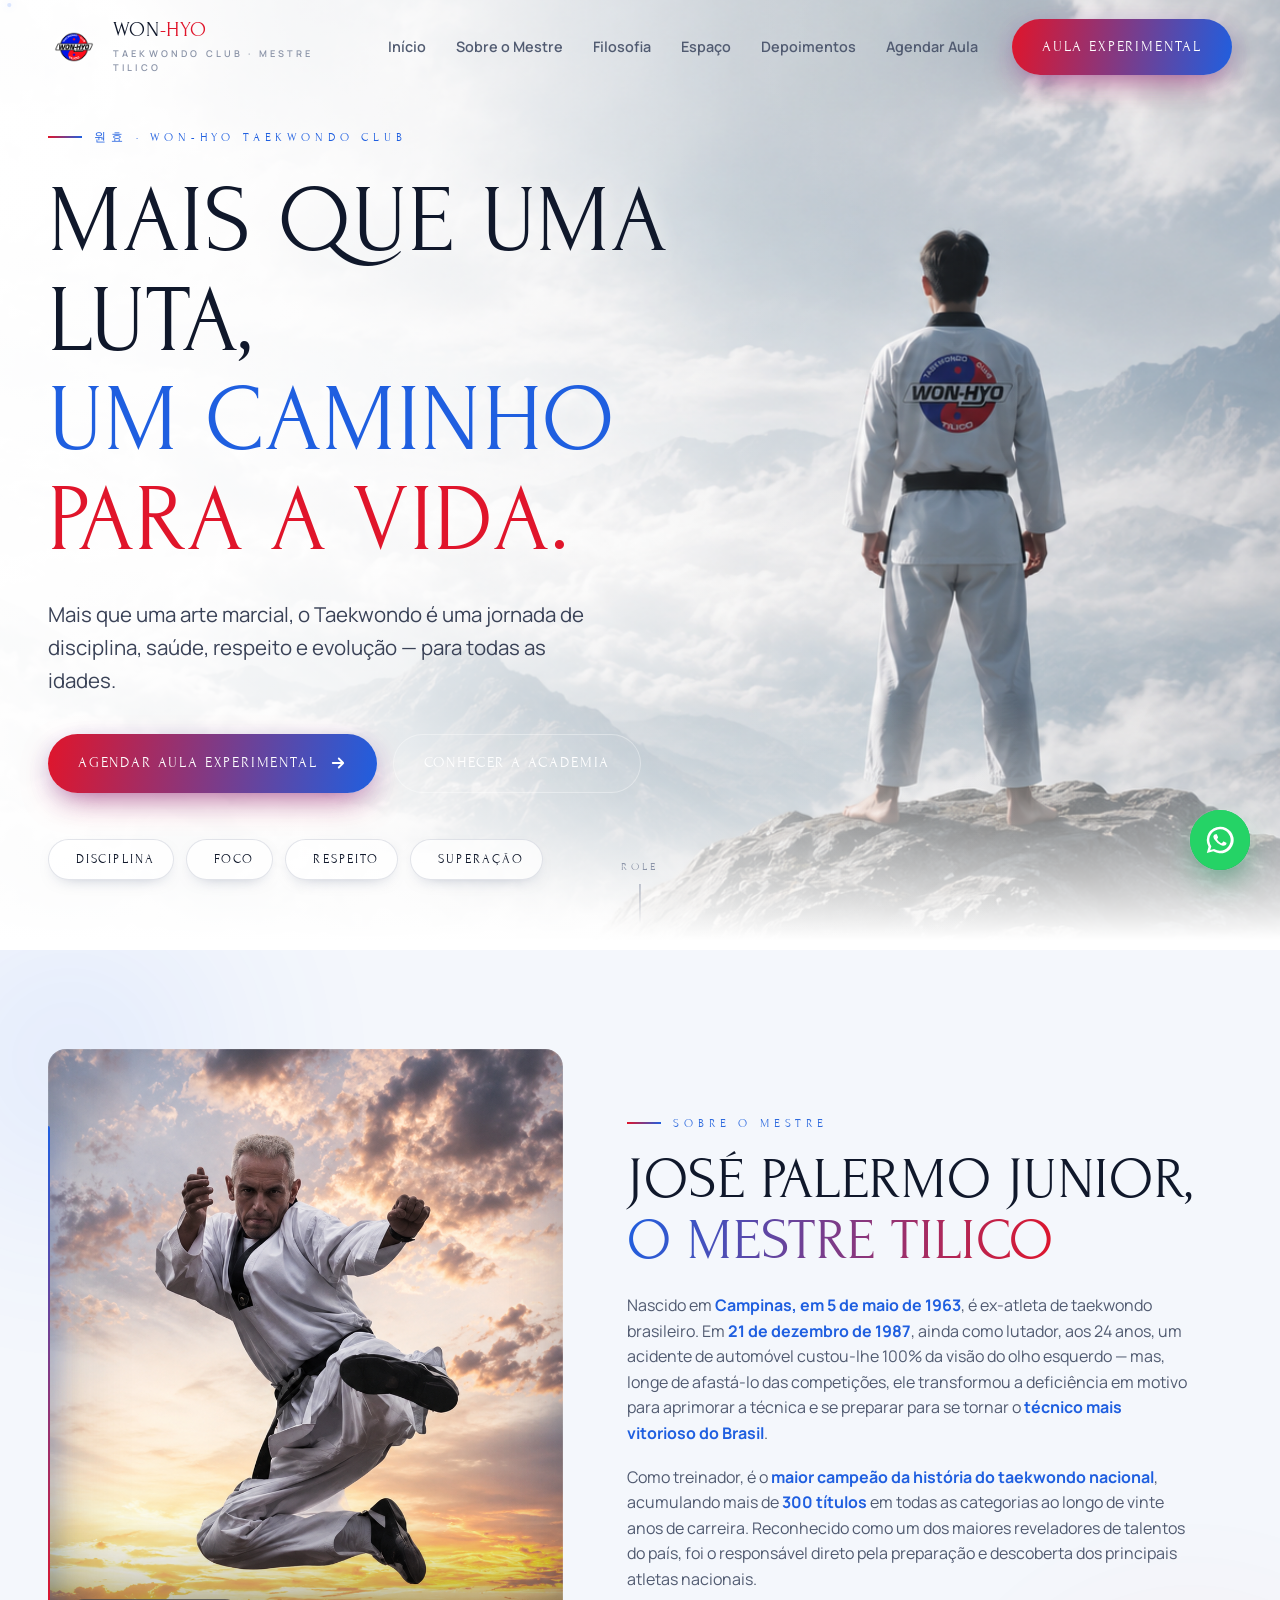
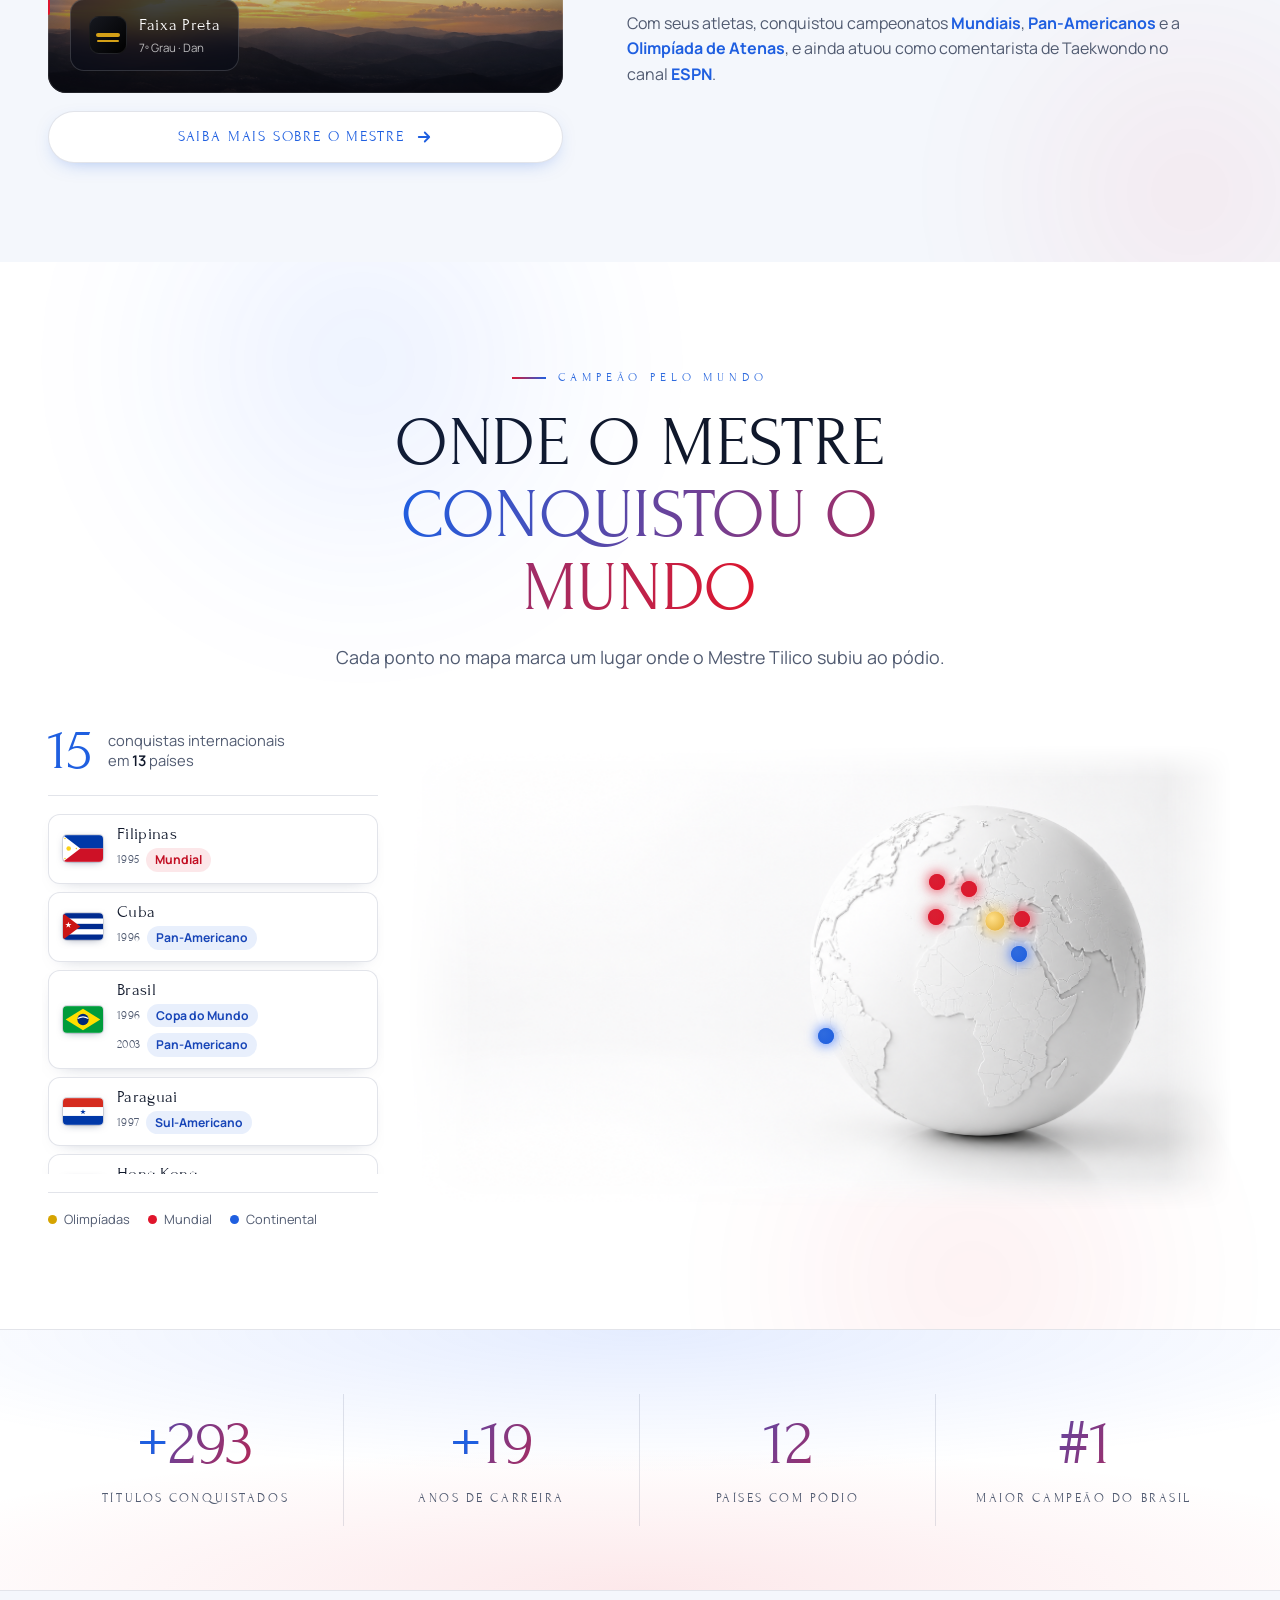
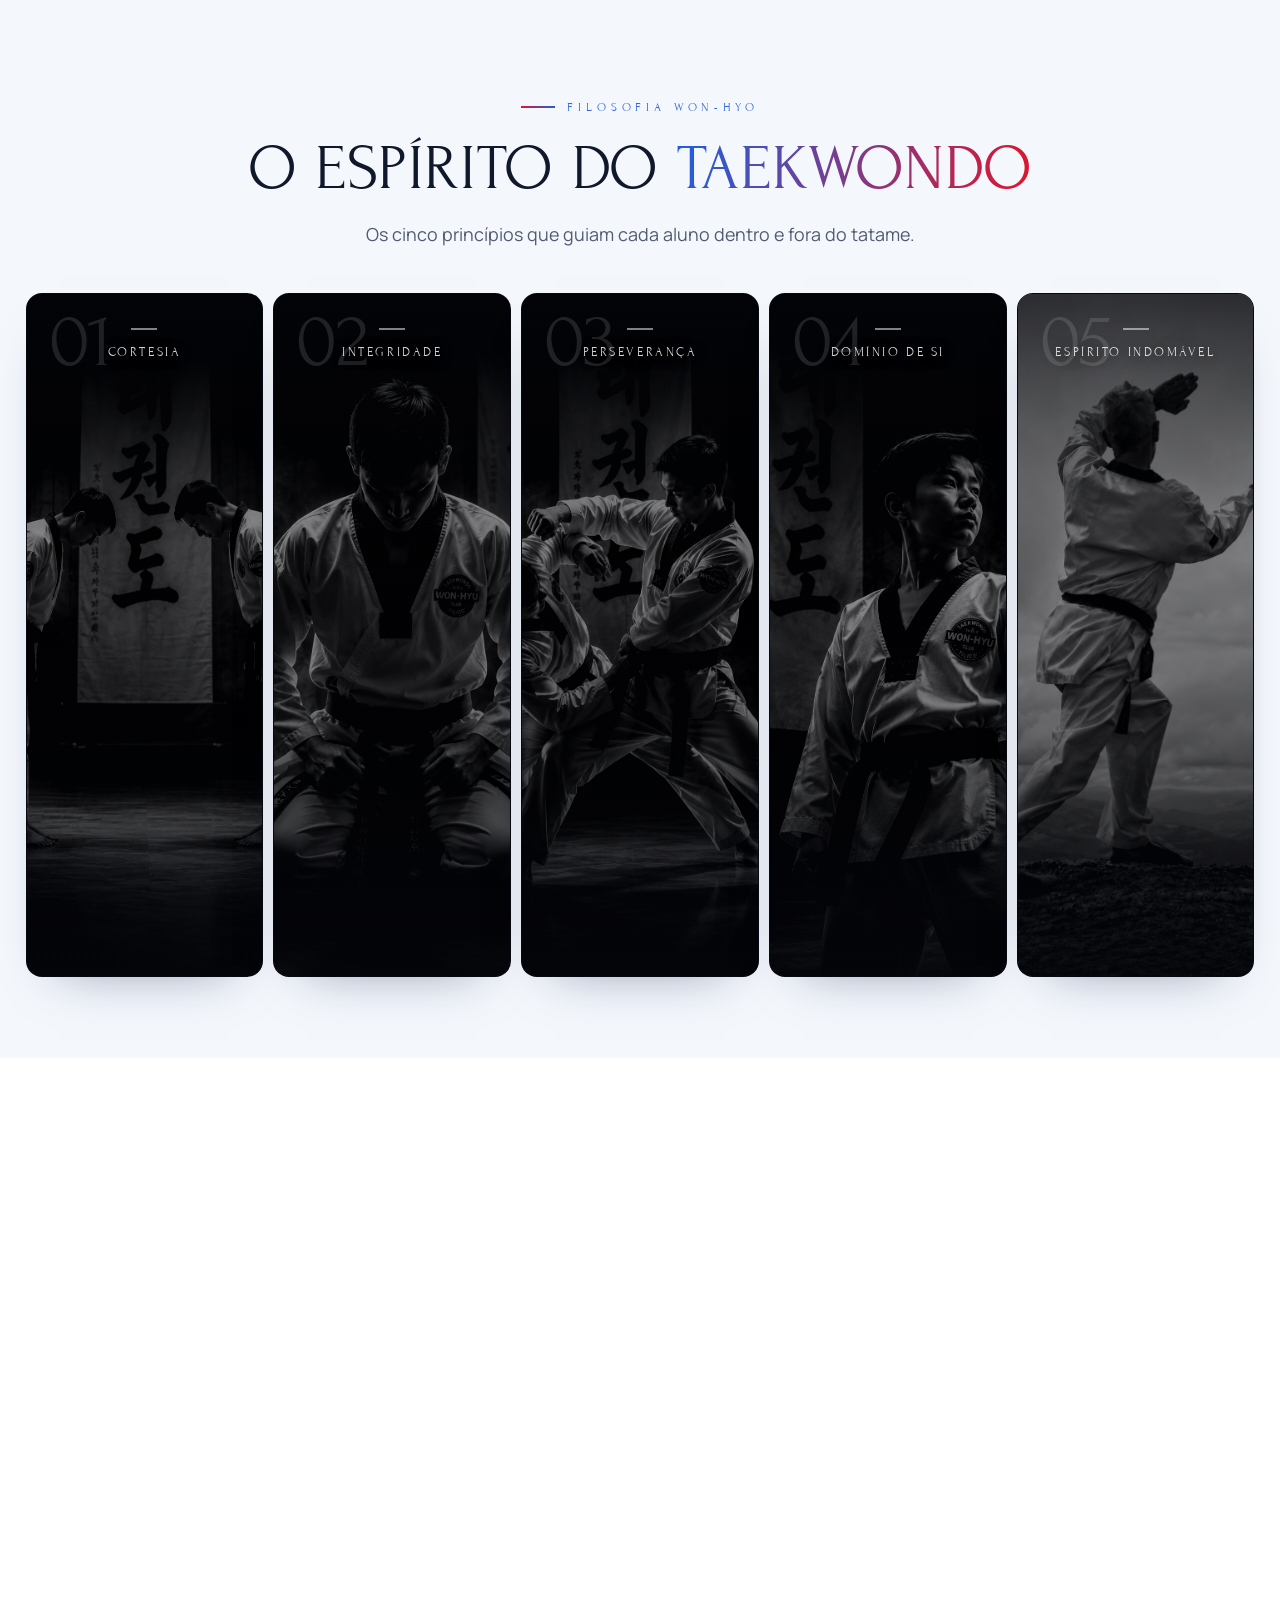
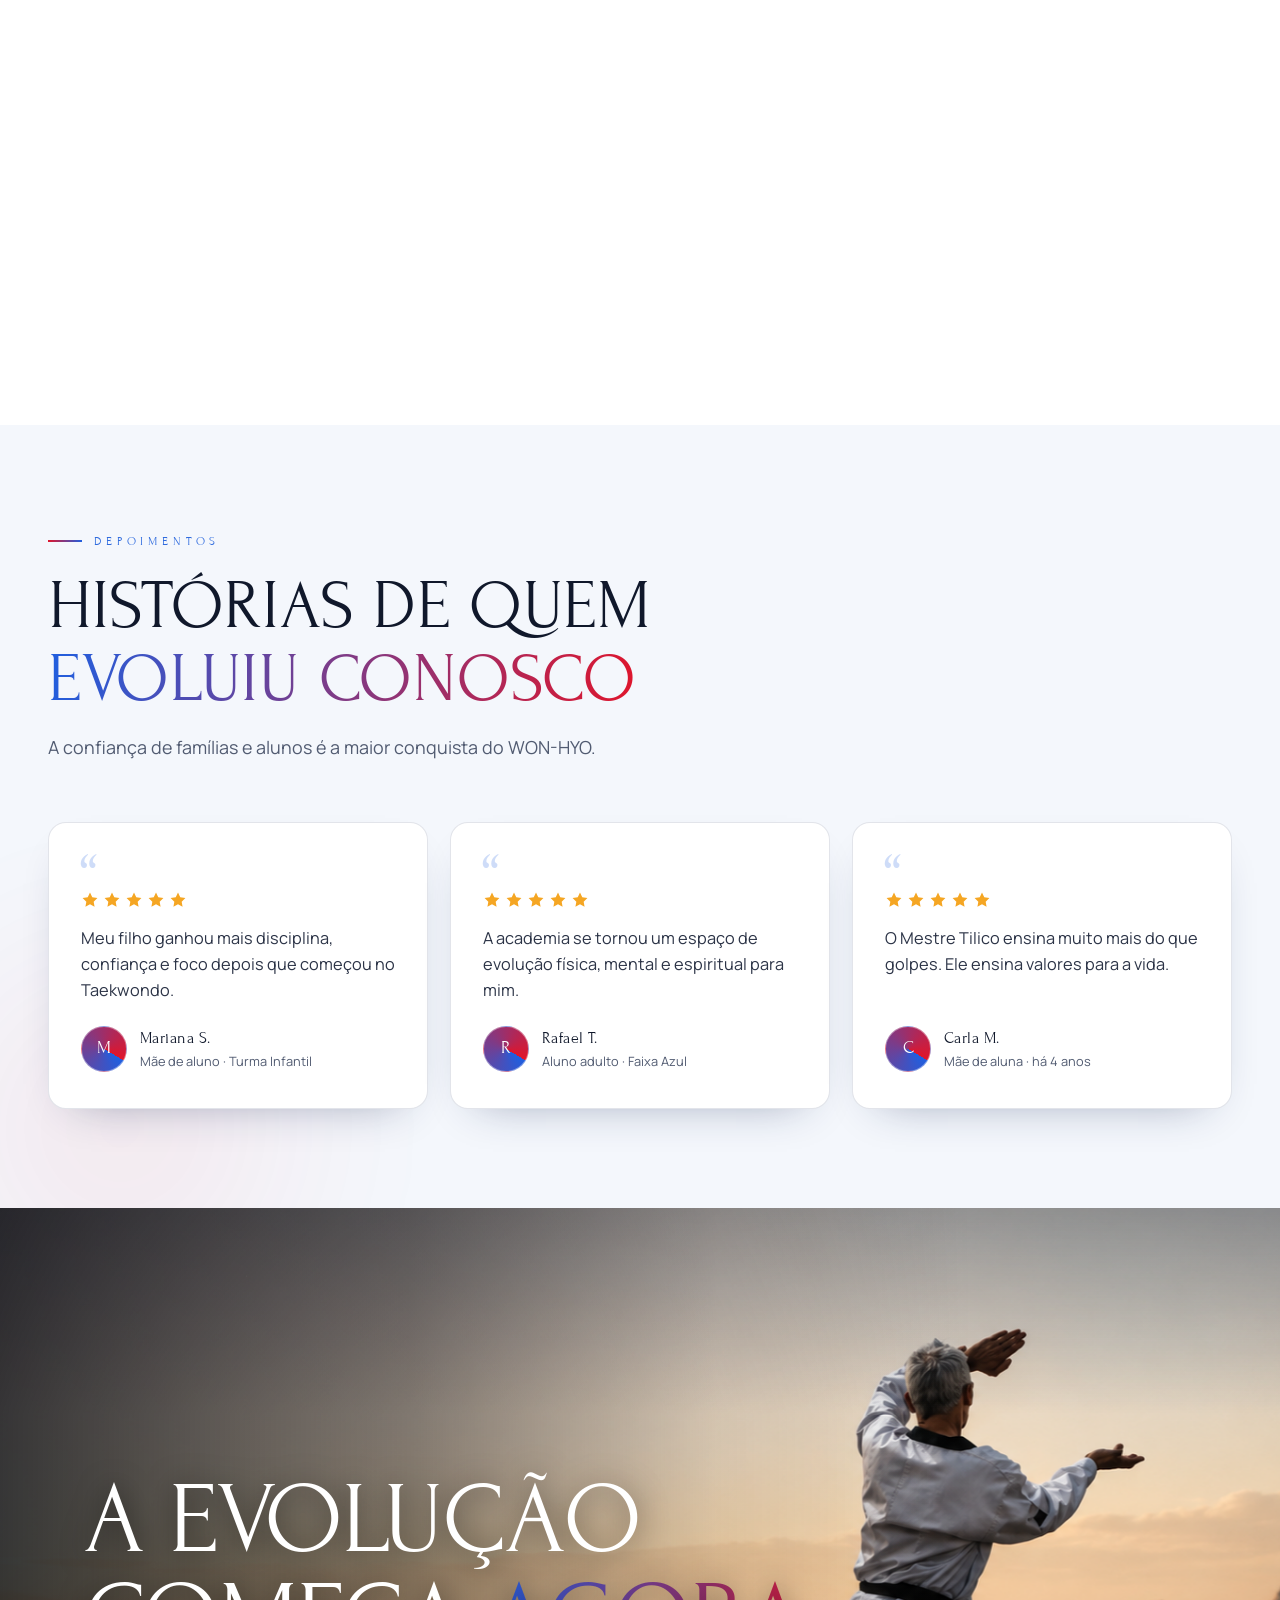
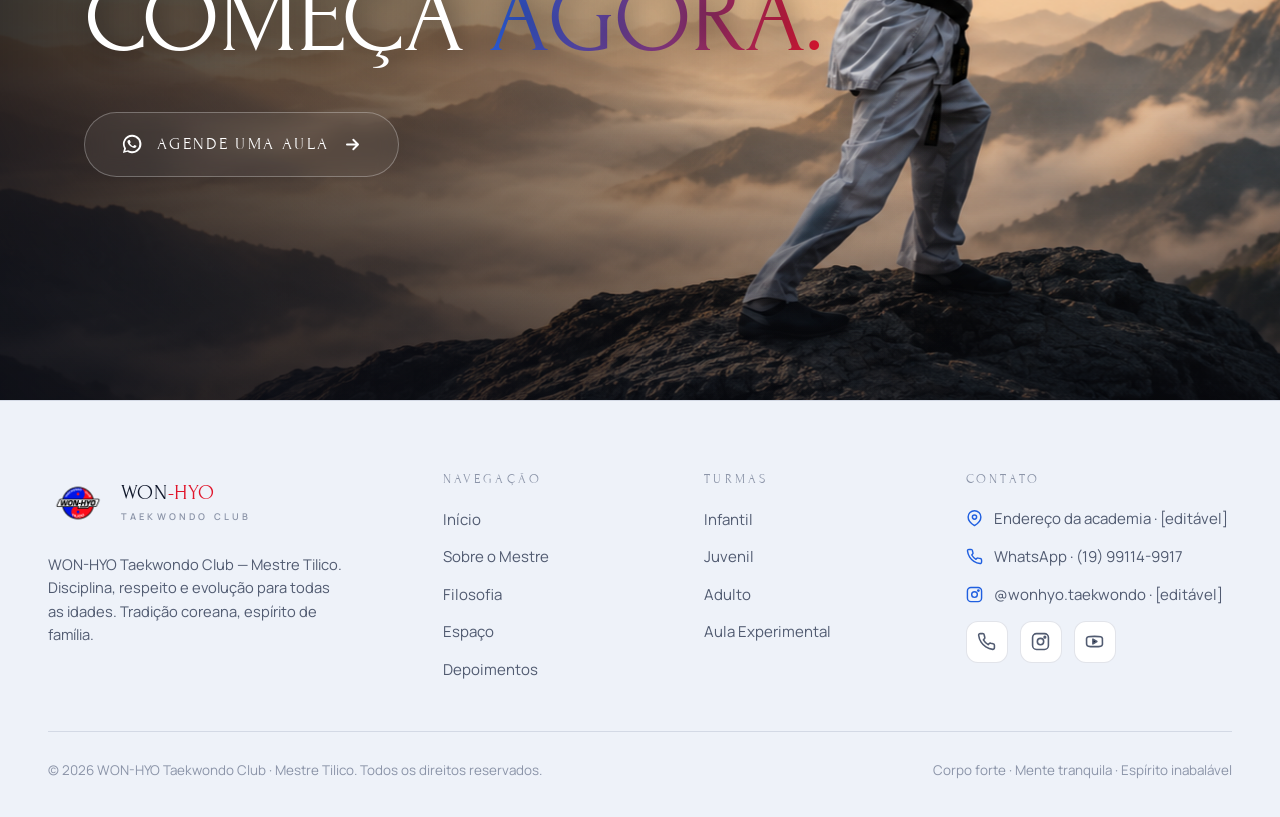
==== commit e206fd18: "oi" ====
--- a/index.html
+++ b/index.html
@@ -3,8 +3,8 @@
 <head>
 <meta charset="UTF-8" />
 <meta name="viewport" content="width=device-width, initial-scale=1.0" />
-<title>WON-HYU Taekwondo Club · Mestre Tilico</title>
-<meta name="description" content="WON-HYU Taekwondo Club do Mestre Tilico. Corpo forte, mente tranquila, espírito inabalável. Agende sua aula experimental." />
+<title>WON-HYO Taekwondo Club · Mestre Tilico</title>
+<meta name="description" content="WON-HYO Taekwondo Club do Mestre Tilico. Corpo forte, mente tranquila, espírito inabalável. Agende sua aula experimental." />
 <link rel="preconnect" href="https://fonts.googleapis.com" />
 <link rel="preconnect" href="https://fonts.gstatic.com" crossorigin />
 <link href="https://fonts.googleapis.com/css2?family=Forum&family=Manrope:wght@300;400;500;600;700&display=swap" rel="stylesheet" />
@@ -17,10 +17,10 @@
      ============================================================ -->
 <header class="header">
   <div class="wrap">
-    <a href="#inicio" class="brand" aria-label="WON-HYU Taekwondo Club">
+    <a href="#inicio" class="brand" aria-label="WON-HYO Taekwondo Club">
       <img class="brand-logo" src="assets/logo-wonhyo.png" alt="WON-HYO Taekwondo Club Tilico" />
       <span class="brand-text">
-        <span class="brand-name">WON<span>-HYU</span></span>
+        <span class="brand-name">WON<span>-HYO</span></span>
         <span class="brand-sub">Taekwondo Club · Mestre Tilico</span>
       </span>
     </a>
@@ -60,14 +60,14 @@
 <section class="hero" id="inicio">
   <!-- Imagem de fundo (placeholder substituível: assets/hero.png) -->
   <div class="hero-bg">
-    <img src="assets/hero-montanha.jpg" alt="Atleta do WON-HYU no topo da montanha, acima das nuvens" />
+    <img src="assets/hero-montanha.jpg" alt="Atleta do WON-HYO no topo da montanha, acima das nuvens" />
   </div>
   <!-- Partículas / luz -->
   <canvas id="particles" aria-hidden="true"></canvas>
 
   <div class="wrap">
     <div class="hero-content">
-      <span class="eyebrow hero-tag">원효 · Won-Hyu Taekwondo Club</span>
+      <span class="eyebrow hero-tag">원효 · Won-Hyo Taekwondo Club</span>
       <h1>
         <span class="l">Mais que uma luta,</span>
         <span class="l">um caminho</span>
@@ -224,7 +224,7 @@
 <section class="section philosophy" id="filosofia">
   <div class="wrap">
     <div class="section-head philo-head reveal">
-      <span class="eyebrow">Filosofia WON-HYU</span>
+      <span class="eyebrow">Filosofia WON-HYO</span>
       <h2>O espírito do <span class="text-grad">Taekwondo</span></h2>
       <p>Os cinco princípios que guiam cada aluno dentro e fora do tatame.</p>
     </div>
@@ -301,10 +301,10 @@
   </div>
 
   <!-- Carrossel em movimento contínuo (pausa ao passar o mouse) -->
-  <div class="carousel reveal" data-delay="1" aria-label="Galeria da comunidade WON-HYU">
+  <div class="carousel reveal" data-delay="1" aria-label="Galeria da comunidade WON-HYO">
     <div class="carousel-track" id="community-track">
       <figure class="cslide">
-        <img src="assets/mestre-treino-dojo.jpg" alt="Treino no dojô WON-HYU" />
+        <img src="assets/mestre-treino-dojo.jpg" alt="Treino no dojô WON-HYO" />
         <figcaption class="meta"><b>Espaço de Treino</b><small>Dojô amplo e profissional</small></figcaption>
       </figure>
       <figure class="cslide">
@@ -329,7 +329,7 @@
       </figure>
       <figure class="cslide">
         <div class="ph"><span class="ph-label">confraternizacao.jpg</span></div>
-        <figcaption class="meta"><b>Família WON-HYU</b><small>Espírito de equipe</small></figcaption>
+        <figcaption class="meta"><b>Família WON-HYO</b><small>Espírito de equipe</small></figcaption>
       </figure>
     </div>
   </div>
@@ -344,7 +344,7 @@
     <div class="section-head reveal">
       <span class="eyebrow">Depoimentos</span>
       <h2>Histórias de quem <span class="text-grad">evoluiu conosco</span></h2>
-      <p>A confiança de famílias e alunos é a maior conquista do WON-HYU.</p>
+      <p>A confiança de famílias e alunos é a maior conquista do WON-HYO.</p>
     </div>
 
     <div class="t-grid">
@@ -408,9 +408,9 @@
   </div>
   <canvas id="cta-particles" aria-hidden="true"></canvas>
   <div class="cta-inner">
-    <span class="eyebrow cta-eyebrow reveal" style="justify-content:center;">WON-HYU Taekwondo Club</span>
+    <span class="eyebrow cta-eyebrow reveal" style="justify-content:center;">WON-HYO Taekwondo Club</span>
     <h2 class="cta-title reveal" data-delay="1">A evolução<br>começa <span class="text-grad">agora.</span></h2>
-    <a href="https://wa.me/5519991149917?text=Ol%C3%A1!%20Quero%20agendar%20uma%20aula%20experimental%20no%20WON-HYU." target="_blank" rel="noopener" class="cta-wa reveal" data-delay="2">
+    <a href="https://wa.me/5519991149917?text=Ol%C3%A1!%20Quero%20agendar%20uma%20aula%20experimental%20no%20WON-HYO." target="_blank" rel="noopener" class="cta-wa reveal" data-delay="2">
       <svg viewBox="0 0 24 24" fill="currentColor" aria-hidden="true"><path d="M12 2a10 10 0 0 0-8.6 15l-1.3 4.8 4.9-1.3A10 10 0 1 0 12 2zm0 18a8 8 0 0 1-4.1-1.1l-.3-.2-2.9.8.8-2.8-.2-.3A8 8 0 1 1 12 20zm4.4-6c-.2-.1-1.4-.7-1.6-.8s-.4-.1-.5.1-.6.8-.8 1-.3.2-.5.1a6.5 6.5 0 0 1-1.9-1.2 7.3 7.3 0 0 1-1.3-1.7c-.1-.2 0-.4.1-.5l.4-.4.2-.4v-.4l-.8-1.8c-.2-.5-.4-.4-.5-.4h-.5a1 1 0 0 0-.7.3A2.8 2.8 0 0 0 7 9.3a4.9 4.9 0 0 0 1 2.6 11 11 0 0 0 4.2 3.7c.6.3 1 .4 1.4.5a3.3 3.3 0 0 0 1.5.1c.5-.1 1.4-.6 1.6-1.1s.2-1 .1-1.1z"/></svg>
       <span>Agende uma aula</span>
       <svg class="arr" viewBox="0 0 24 24" fill="none" stroke="currentColor" stroke-width="2.4" stroke-linecap="round" stroke-linejoin="round"><path d="M5 12h14M13 6l6 6-6 6"/></svg>
@@ -428,11 +428,11 @@
         <a href="#inicio" class="brand">
           <img class="brand-logo" src="assets/logo-wonhyo.png" alt="WON-HYO Taekwondo Club Tilico" />
           <span class="brand-text">
-            <span class="brand-name">WON<span>-HYU</span></span>
+            <span class="brand-name">WON<span>-HYO</span></span>
             <span class="brand-sub">Taekwondo Club</span>
           </span>
         </a>
-        <p>WON-HYU Taekwondo Club — Mestre Tilico. Disciplina, respeito e evolução para todas as idades. Tradição coreana, espírito de família.</p>
+        <p>WON-HYO Taekwondo Club — Mestre Tilico. Disciplina, respeito e evolução para todas as idades. Tradição coreana, espírito de família.</p>
       </div>
 
       <div>
@@ -468,7 +468,7 @@
         </div>
         <div class="contact-row">
           <svg viewBox="0 0 24 24" fill="none" stroke-width="2" stroke-linecap="round" stroke-linejoin="round"><rect x="2" y="2" width="20" height="20" rx="5"/><circle cx="12" cy="12" r="4"/><circle cx="17.5" cy="6.5" r="1"/></svg>
-          <span>@wonhyu.taekwondo · [editável]</span>
+          <span>@wonhyo.taekwondo · [editável]</span>
         </div>
         <div class="socials">
           <a href="https://wa.me/5519991149917" target="_blank" rel="noopener" aria-label="WhatsApp"><svg viewBox="0 0 24 24" fill="none" stroke-width="2" stroke-linecap="round" stroke-linejoin="round"><path d="M22 16.9v3a2 2 0 0 1-2.2 2 19.8 19.8 0 0 1-8.6-3.1 19.5 19.5 0 0 1-6-6 19.8 19.8 0 0 1-3.1-8.7A2 2 0 0 1 4.1 2h3a2 2 0 0 1 2 1.7c.1 1 .4 1.9.7 2.8a2 2 0 0 1-.5 2.1L8.1 9.9a16 16 0 0 0 6 6l1.3-1.3a2 2 0 0 1 2.1-.4c.9.3 1.8.5 2.8.6a2 2 0 0 1 1.7 2z"/></svg></a>
@@ -479,7 +479,7 @@
     </div>
 
     <div class="footer-bottom">
-      <span>© <span id="year">2026</span> WON-HYU Taekwondo Club · Mestre Tilico. Todos os direitos reservados.</span>
+      <span>© <span id="year">2026</span> WON-HYO Taekwondo Club · Mestre Tilico. Todos os direitos reservados.</span>
       <span>Corpo forte · Mente tranquila · Espírito inabalável</span>
     </div>
   </div>
@@ -515,7 +515,7 @@
             <img src="assets/mestre-montanha.jpg" alt="Mestre Tilico em pose de Taekwondo no topo da montanha" />
           </figure>
           <figure class="mg-item mg-tall">
-            <img src="assets/mestre-treino-dojo.jpg" alt="Mestre Tilico treinando com alunos no dojô WON-HYU" />
+            <img src="assets/mestre-treino-dojo.jpg" alt="Mestre Tilico treinando com alunos no dojô WON-HYO" />
           </figure>
           <figure class="mg-item mg-tall">
             <div class="ph"><span class="ph-label">mestre-competicao.jpg</span></div>
@@ -586,7 +586,7 @@
 </div>
 
 <!-- Botão flutuante de WhatsApp -->
-<a class="wa-float" href="https://wa.me/5519991149917?text=Ol%C3%A1!%20Quero%20saber%20mais%20sobre%20as%20aulas%20do%20WON-HYU." target="_blank" rel="noopener" aria-label="Fale conosco pelo WhatsApp">
+<a class="wa-float" href="https://wa.me/5519991149917?text=Ol%C3%A1!%20Quero%20saber%20mais%20sobre%20as%20aulas%20do%20WON-HYO." target="_blank" rel="noopener" aria-label="Fale conosco pelo WhatsApp">
   <span class="wa-pulse" aria-hidden="true"></span>
   <svg viewBox="0 0 24 24" fill="currentColor" aria-hidden="true"><path d="M12 2a10 10 0 0 0-8.6 15l-1.3 4.8 4.9-1.3A10 10 0 1 0 12 2zm0 18a8 8 0 0 1-4.1-1.1l-.3-.2-2.9.8.8-2.8-.2-.3A8 8 0 1 1 12 20zm4.4-6c-.2-.1-1.4-.7-1.6-.8s-.4-.1-.5.1-.6.8-.8 1-.3.2-.5.1a6.5 6.5 0 0 1-1.9-1.2 7.3 7.3 0 0 1-1.3-1.7c-.1-.2 0-.4.1-.5l.4-.4.2-.4v-.4l-.8-1.8c-.2-.5-.4-.4-.5-.4h-.5a1 1 0 0 0-.7.3A2.8 2.8 0 0 0 7 9.3a4.9 4.9 0 0 0 1 2.6 11 11 0 0 0 4.2 3.7c.6.3 1 .4 1.4.5a3.3 3.3 0 0 0 1.5.1c.5-.1 1.4-.6 1.6-1.1s.2-1 .1-1.1z"/></svg>
   <span class="wa-tip">Fale conosco</span>
--- a/styles.css
+++ b/styles.css
@@ -1,5 +1,5 @@
 /* ============================================================
-   WON-HYU Taekwondo Club — Mestre Tilico
+   WON-HYO Taekwondo Club — Mestre Tilico
    Landing page cinematográfica · HTML/CSS/JS puro
    ============================================================ */
 
